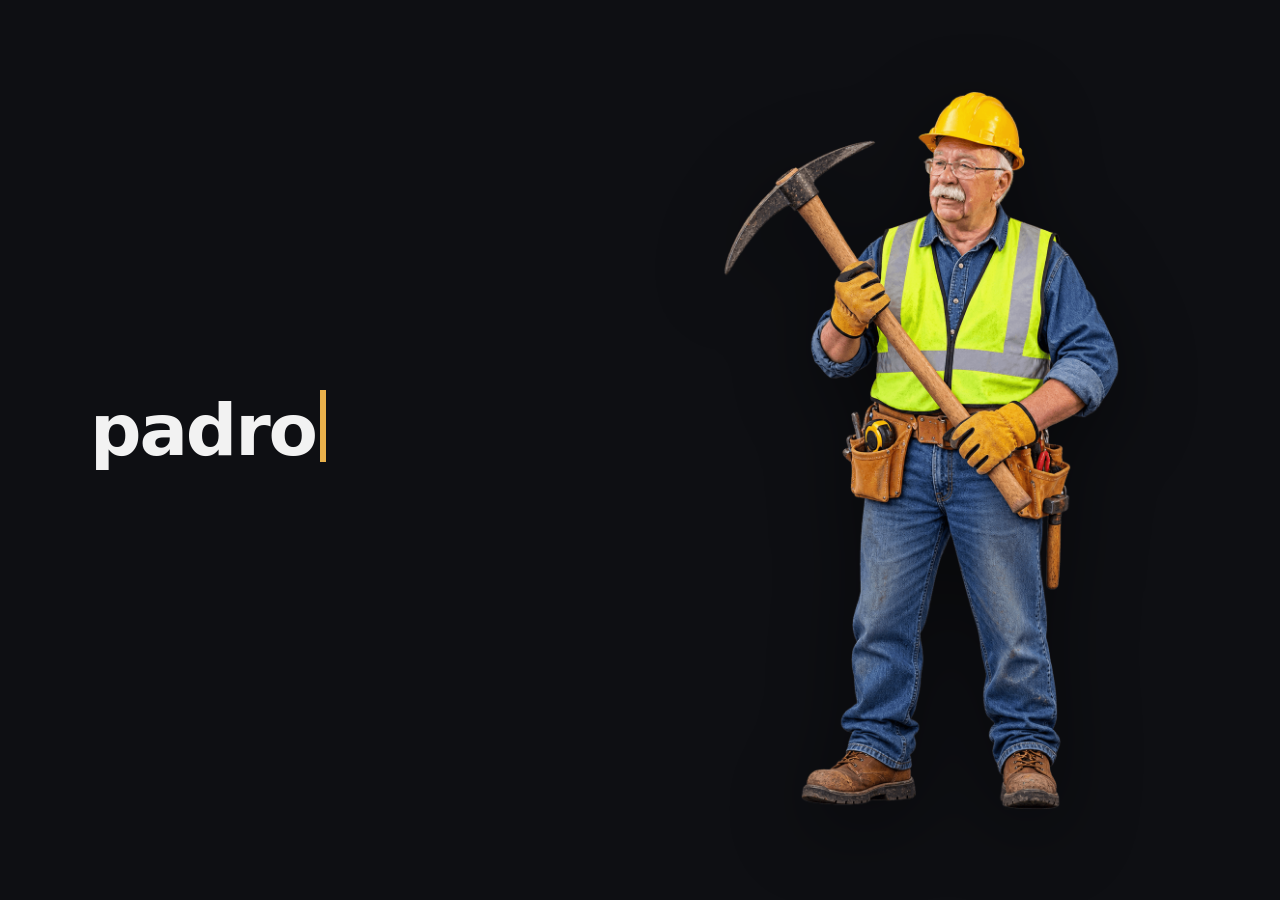
==== index.html @ 29252db1 "Add hero image to the right of the landing text Co-Authored-By: Claude Opus 5.5 <noreply@anthropic.c" ====
<!doctype html>
<html lang="es">
<head>
  <meta charset="utf-8">
  <meta name="viewport" content="width=device-width, initial-scale=1">
  <title>padron.quest</title>
  <meta name="description" content="padron.quest — próximamente">
  <style>
    :root { --bg:#0e0f13; --fg:#f2f2f2; --muted:#9a9fab; --accent:#e8b04b; }
    * { box-sizing:border-box; margin:0; }
    body { min-height:100vh; display:grid; place-items:center; background:var(--bg); color:var(--fg);
           font-family:system-ui,-apple-system,"Segoe UI",Roboto,sans-serif; padding:16px; }
    main { display:flex; align-items:center; justify-content:center; gap:clamp(1.5rem,5vw,4rem);
           width:100%; max-width:1100px; }
    .text { flex:1 1 0; min-width:0; }
    .hero { flex:0 0 auto; height:min(80vh,720px); width:auto; max-width:45vw;
            object-fit:contain; filter:drop-shadow(0 20px 40px rgba(0,0,0,.45)); }
    @media (max-width: 700px) {
      main { flex-direction:column; text-align:center; }
      .hero { height:auto; width:min(70vw,320px); max-width:none; }
    }
    h1 { font-size:clamp(2.2rem,8vw,4.5rem); letter-spacing:-.03em; min-height:1.2em; }
    .accent { color:var(--accent); }
    p { color:var(--muted); margin-top:.75rem; font-size:1.1rem; min-height:1.5em; }
    .cursor { display:inline-block; width:.08em; min-width:2px; height:1em; margin-left:.06em;
              background:var(--accent); vertical-align:-.1em; animation:blink 1s steps(1) infinite; }
    @keyframes blink { 50% { opacity:0; } }
    @media (prefers-reduced-motion: reduce) { .cursor { animation:none; } }
  </style>
</head>
<body>
  <main>
    <div class="text">
      <h1 aria-label="padron.quest"><span class="typed" aria-hidden="true"></span></h1>
      <p aria-label="Próximamente."><span class="typed" aria-hidden="true"></span></p>
    </div>
    <img class="hero" src="papa.png" width="1054" height="1492"
         alt="Hombre mayor con casco amarillo, chaleco reflectante y un pico al hombro">
  </main>
  <script>
    // Cada línea es una lista de [texto, clase CSS opcional]
    const lines = [
      [["padron", ""], [".quest", "accent"]],
      [["Próximamente.", ""]]
    ];
    const targets = document.querySelectorAll(".typed");
    const reduce = window.matchMedia("(prefers-reduced-motion: reduce)").matches;
    const cursor = document.createElement("span");
    cursor.className = "cursor";

    const wait = ms => new Promise(r => setTimeout(r, ms));

    async function typeLine(el, parts) {
      el.after(cursor);
      for (const [text, cls] of parts) {
        const span = document.createElement("span");
        if (cls) span.className = cls;
        el.appendChild(span);
        for (const ch of text) {
          span.textContent += ch;
          if (!reduce) await wait(70 + Math.random() * 90);
        }
      }
    }

    (async () => {
      await wait(reduce ? 0 : 600);
      for (let i = 0; i < lines.length; i++) {
        await typeLine(targets[i], lines[i]);
        if (i < lines.length - 1) await wait(reduce ? 0 : 500);
      }
    })();
  </script>
</body>
</html>
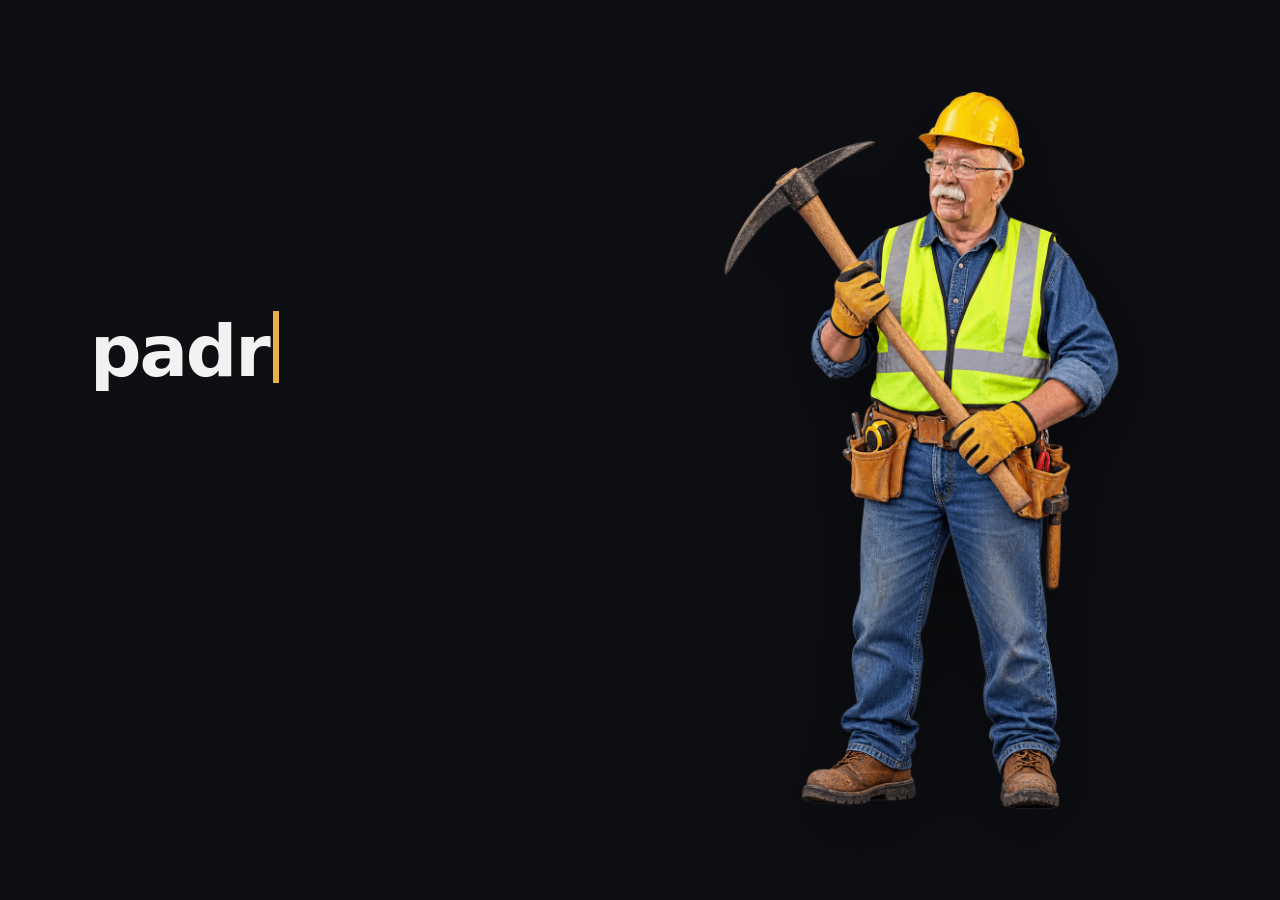
==== commit a3377826: "Add countdown to Sunday 6 PM Miami time, localized per visitor Co-Authored-By: Claude Opus 5.5 <nore" ====
--- a/index.html
+++ b/index.html
@@ -17,11 +17,23 @@
             object-fit:contain; filter:drop-shadow(0 20px 40px rgba(0,0,0,.45)); }
     @media (max-width: 700px) {
       main { flex-direction:column; text-align:center; }
+      .units { justify-content:center; }
+      .unit { min-width:0; flex:1 1 0; }
       .hero { height:auto; width:min(70vw,320px); max-width:none; }
     }
     h1 { font-size:clamp(2.2rem,8vw,4.5rem); letter-spacing:-.03em; min-height:1.2em; }
     .accent { color:var(--accent); }
     p { color:var(--muted); margin-top:.75rem; font-size:1.1rem; min-height:1.5em; }
+    .countdown { margin-top:2rem; opacity:0; transform:translateY(8px); transition:opacity .6s, transform .6s; }
+    .countdown.show { opacity:1; transform:none; }
+    .units { display:flex; gap:clamp(.5rem,2vw,1rem); }
+    .unit { background:#1a1c23; border:1px solid #2a2d37; border-radius:12px;
+            padding:.75rem .5rem; min-width:4.5rem; text-align:center; }
+    .num { display:block; font-size:clamp(1.6rem,5vw,2.4rem); font-weight:700;
+           font-variant-numeric:tabular-nums; color:var(--fg); }
+    .lbl { display:block; font-size:.75rem; text-transform:uppercase; letter-spacing:.08em; color:var(--muted); margin-top:.25rem; }
+    .when { margin-top:.9rem; font-size:.95rem; color:var(--muted); }
+    .when strong { color:var(--accent); font-weight:600; }
     .cursor { display:inline-block; width:.08em; min-width:2px; height:1em; margin-left:.06em;
               background:var(--accent); vertical-align:-.1em; animation:blink 1s steps(1) infinite; }
     @keyframes blink { 50% { opacity:0; } }
@@ -33,6 +45,15 @@
     <div class="text">
       <h1 aria-label="padron.quest"><span class="typed" aria-hidden="true"></span></h1>
       <p aria-label="Próximamente."><span class="typed" aria-hidden="true"></span></p>
+      <section class="countdown" aria-label="Cuenta regresiva">
+        <div class="units" role="timer" aria-live="off">
+          <div class="unit"><span class="num" id="d">0</span><span class="lbl">días</span></div>
+          <div class="unit"><span class="num" id="h">00</span><span class="lbl">horas</span></div>
+          <div class="unit"><span class="num" id="m">00</span><span class="lbl">min</span></div>
+          <div class="unit"><span class="num" id="s">00</span><span class="lbl">seg</span></div>
+        </div>
+        <p class="when" id="when"></p>
+      </section>
     </div>
     <img class="hero" src="papa.png" width="1054" height="1492"
          alt="Hombre mayor con casco amarillo, chaleco reflectante y un pico al hombro">
@@ -63,12 +84,50 @@
       }
     }
 
+    // ---- Cuenta regresiva ----
+    // Domingo 15 de noviembre de 2026, 6:00 p. m. en Miami (EST, UTC-5).
+    // Es un instante absoluto: cada visitante ve el tiempo correcto en su zona horaria.
+    const TARGET = new Date("2026-11-15T18:00:00-05:00");
+    const cd = document.querySelector(".countdown");
+    const el = id => document.getElementById(id);
+    const pad = n => String(n).padStart(2, "0");
+
+    const fmt = (tz) => new Intl.DateTimeFormat("es", {
+      weekday: "long", day: "numeric", month: "long", hour: "numeric", minute: "2-digit", hour12: true,
+      ...(tz ? { timeZone: tz } : {})
+    }).format(TARGET);
+    const userTz = Intl.DateTimeFormat().resolvedOptions().timeZone;
+    const miami = fmt("America/New_York");
+    const local = fmt();
+    el("when").innerHTML = (userTz === "America/New_York" || miami === local)
+      ? `<strong>${miami}</strong> (hora de Miami)`
+      : `<strong>${local}</strong> en tu hora local · ${miami} en Miami`;
+
+    function tick() {
+      const diff = TARGET - Date.now();
+      if (diff <= 0) {
+        cd.querySelector(".units").hidden = true;
+        el("when").innerHTML = "<strong>¡Ya es la hora!</strong>";
+        clearInterval(timer);
+        return;
+      }
+      const s = Math.floor(diff / 1000);
+      el("d").textContent = Math.floor(s / 86400);
+      el("h").textContent = pad(Math.floor(s / 3600) % 24);
+      el("m").textContent = pad(Math.floor(s / 60) % 60);
+      el("s").textContent = pad(s % 60);
+    }
+    const timer = setInterval(tick, 1000);
+    tick();
+
     (async () => {
       await wait(reduce ? 0 : 600);
       for (let i = 0; i < lines.length; i++) {
         await typeLine(targets[i], lines[i]);
         if (i < lines.length - 1) await wait(reduce ? 0 : 500);
       }
+      await wait(reduce ? 0 : 300);
+      cd.classList.add("show");
     })();
   </script>
 </body>
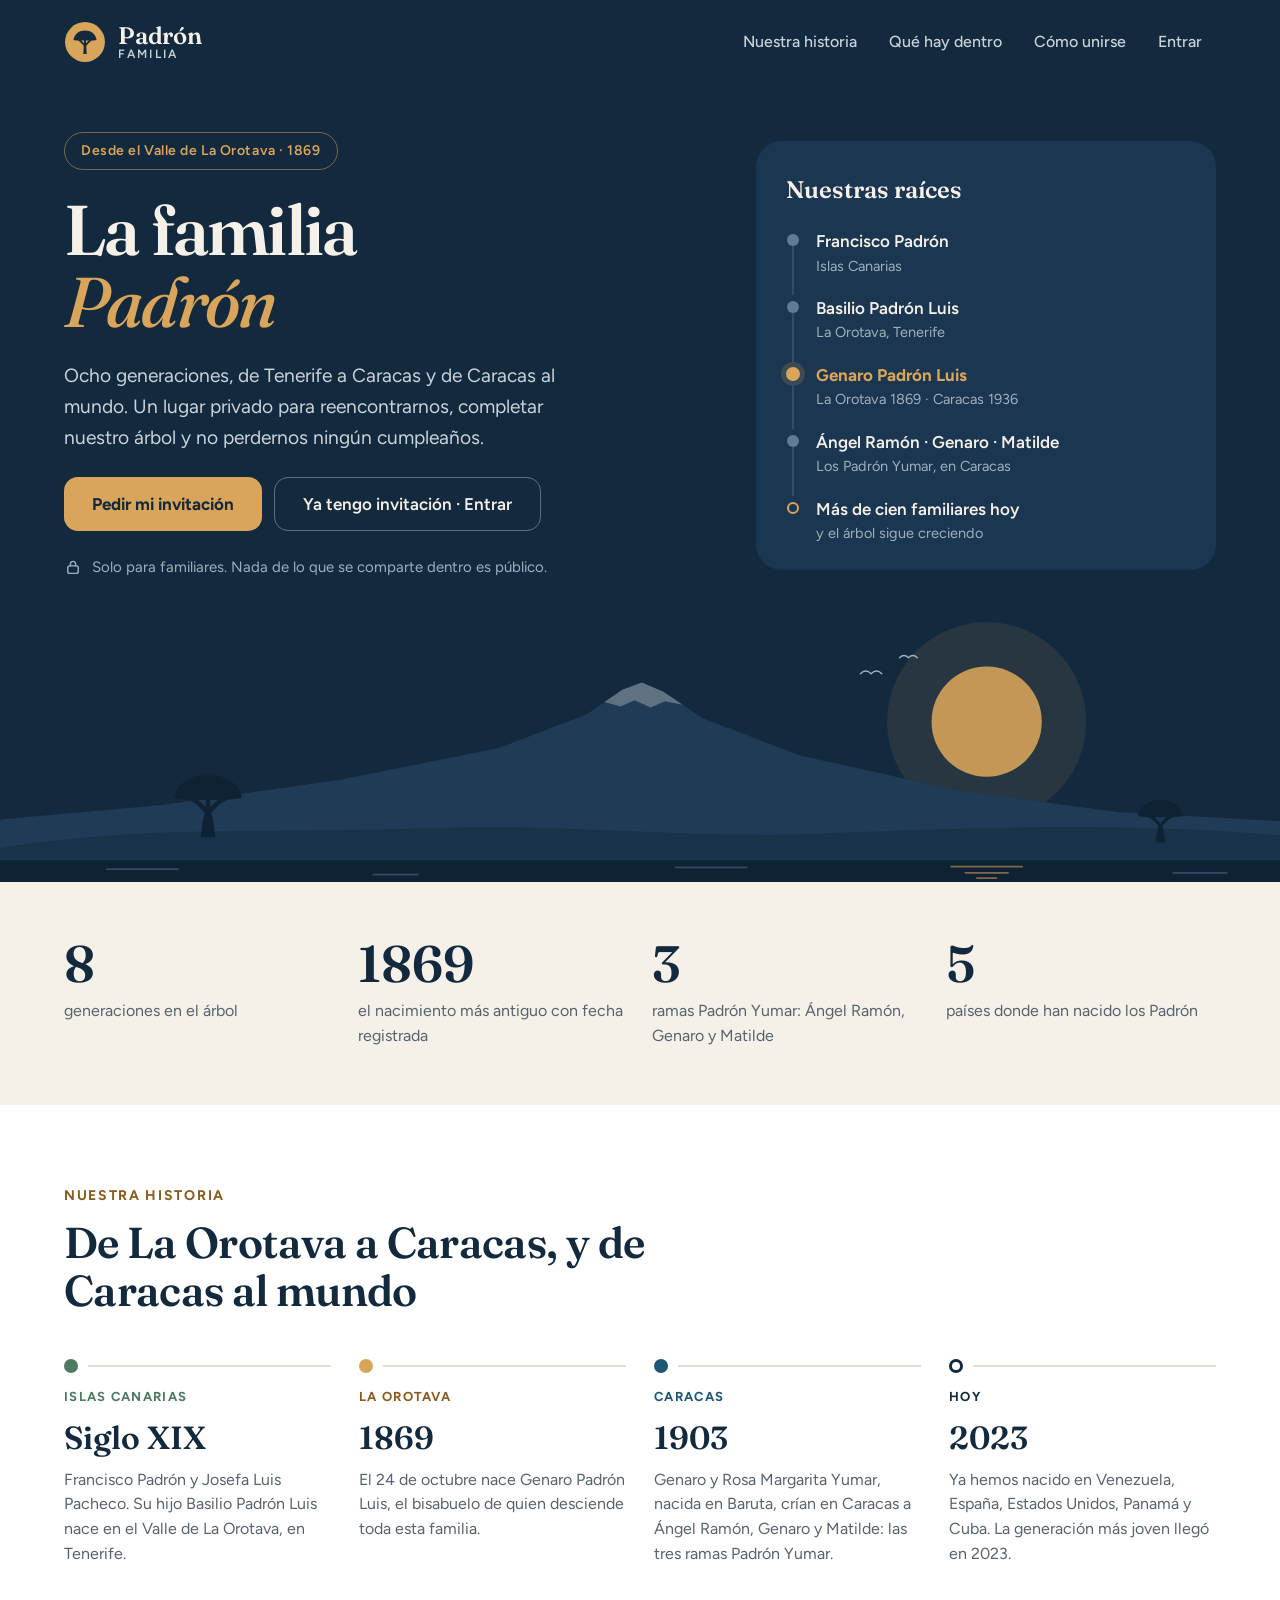
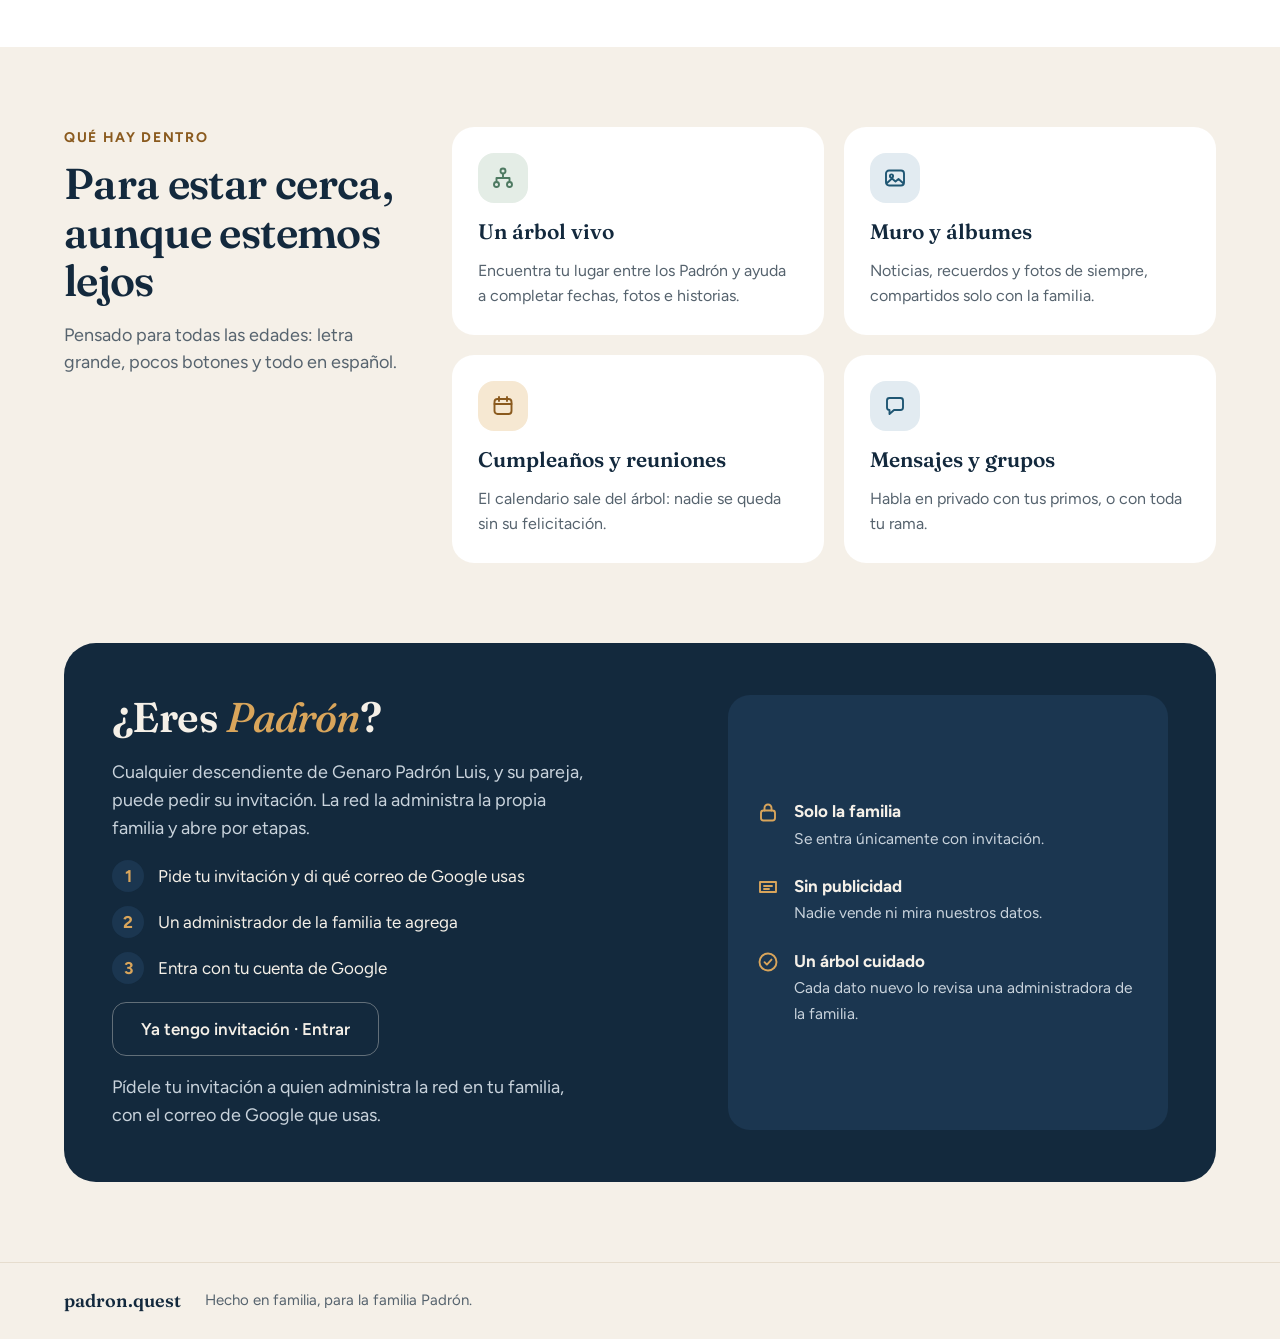
==== commit eb3e66b5: "Portada Atlántico: cuenta regresiva hasta las 6 PM de Miami y luego la portada de la familia Padrón " ====
--- a/index.html
+++ b/index.html
@@ -3,132 +3,478 @@
 <head>
   <meta charset="utf-8">
   <meta name="viewport" content="width=device-width, initial-scale=1">
-  <title>padron.quest</title>
-  <meta name="description" content="padron.quest — próximamente">
+  <title>Familia Padrón · padron.quest</title>
+  <meta name="description" content="La red privada de la familia Padrón: desde el Valle de La Orotava, 1869.">
+  <meta name="theme-color" content="#13293D">
+  <link rel="icon" href="data:image/svg+xml,%3Csvg xmlns='http://www.w3.org/2000/svg' viewBox='0 0 40 40'%3E%3Ccircle cx='20' cy='20' r='19' fill='%23D9A55B'/%3E%3Cpath d='M9 18c1-6 5.6-9 11-9s10 3 11 9c-3 .9-19 .9-22 0Z' fill='%2313293D'/%3E%3Cpath d='M18.4 31.5 18.9 22h2.2l.5 9.5Z' fill='%2313293D'/%3E%3C/svg%3E">
+  <link rel="preconnect" href="https://fonts.googleapis.com">
+  <link rel="preconnect" href="https://fonts.gstatic.com" crossorigin>
+  <link href="https://fonts.googleapis.com/css2?family=Figtree:wght@400;500;600;700&family=Fraunces:ital,opsz,wght@0,9..144,500;0,9..144,600;1,9..144,500&display=swap" rel="stylesheet">
   <style>
-    :root { --bg:#0e0f13; --fg:#f2f2f2; --muted:#9a9fab; --accent:#e8b04b; }
-    * { box-sizing:border-box; margin:0; }
-    body { min-height:100vh; display:grid; place-items:center; background:var(--bg); color:var(--fg);
-           font-family:system-ui,-apple-system,"Segoe UI",Roboto,sans-serif; padding:16px; }
-    main { display:flex; align-items:center; justify-content:center; gap:clamp(1.5rem,5vw,4rem);
-           width:100%; max-width:1100px; }
-    .text { flex:1 1 0; min-width:0; }
-    .hero { flex:0 0 auto; height:min(80vh,720px); width:auto; max-width:45vw;
-            object-fit:contain; filter:drop-shadow(0 20px 40px rgba(0,0,0,.45)); }
+    :root {
+      --oceano: #13293D; --oceano-2: #1B3650; --oceano-3: #2E4D69;
+      --atlantico: #1F5673; --arena: #F5F0E8; --linea: #E6DDCE;
+      --tinta: #1C2A36; --tinta-suave: #56636E;
+      --ocre: #D9A55B; --ocre-oscuro: #8A5A1E; --ocre-claro: #F6E8D2;
+      --drago: #4E7A62; --drago-claro: #E4EDE6; --cielo-claro: #E2EBF1;
+      --bruma: #C9D3DC; --bruma-2: #9FB0BE;
+      --serif: "Fraunces", Georgia, serif;
+      --sans: "Figtree", system-ui, -apple-system, "Segoe UI", sans-serif;
+    }
+    * { box-sizing: border-box; }
+    [hidden] { display: none !important; }
+    html { scroll-behavior: smooth; }
+    @media (prefers-reduced-motion: reduce) { html { scroll-behavior: auto; } }
+    body { margin: 0; background: var(--arena); color: var(--tinta); font-family: var(--sans); font-size: 17px; line-height: 1.55; }
+    a { color: var(--atlantico); }
+    a:hover { color: var(--oceano); }
+    h1, h2, h3 { font-family: var(--serif); font-weight: 600; margin: 0; }
+    .wrap { max-width: 1200px; margin: 0 auto; padding-left: 24px; padding-right: 24px; }
+    .serif-acento { font-style: italic; font-weight: 500; color: var(--ocre); }
+    .sr-only { position: absolute; width: 1px; height: 1px; margin: -1px; overflow: hidden; clip-path: inset(50%); white-space: nowrap; }
+
+    .btn { display: inline-flex; align-items: center; justify-content: center; min-height: 54px; padding: 0 28px; border-radius: 14px; font-size: 17px; font-weight: 700; text-decoration: none; }
+    .btn-ocre { background: var(--ocre); color: var(--oceano); }
+    .btn-ocre:hover { background: #E4B771; color: var(--oceano); }
+    .btn-borde { border: 1px solid rgba(245, 240, 232, .35); color: var(--arena); font-weight: 600; }
+    .btn-borde:hover { background: rgba(245, 240, 232, .08); color: var(--arena); }
+
+    /* ---------- Héroe ---------- */
+    .heroe { background: var(--oceano); color: var(--arena); overflow: hidden; }
+    .barra { display: flex; flex-wrap: wrap; align-items: center; gap: 12px 28px; padding-top: 20px; padding-bottom: 20px; }
+    .marca { display: flex; align-items: center; gap: 12px; min-height: 44px; color: var(--arena); text-decoration: none; }
+    .marca:hover { color: var(--arena); }
+    .marca-texto { display: flex; flex-direction: column; line-height: 1.05; }
+    .marca-texto b { font-family: var(--serif); font-size: 24px; font-weight: 600; letter-spacing: -.01em; }
+    .marca-texto small { font-size: 12px; font-weight: 600; letter-spacing: .18em; text-transform: uppercase; color: var(--bruma); }
+    .barra nav { display: flex; flex-wrap: wrap; gap: 4px; margin-left: auto; }
+    .barra nav a { display: flex; align-items: center; min-height: 44px; padding: 0 14px; color: var(--bruma); font-size: 16px; font-weight: 500; text-decoration: none; }
+    .barra nav a:hover { color: var(--arena); }
+
+    .heroe-cuerpo { display: flex; flex-wrap: wrap; align-items: center; gap: 48px; padding-top: 48px; }
+    .heroe-texto { flex: 1 1 520px; min-width: 0; display: flex; flex-direction: column; align-items: flex-start; gap: 24px; }
+    .etiqueta { padding: 7px 16px; border: 1px solid rgba(217, 165, 91, .5); border-radius: 999px; color: var(--ocre); font-size: 14px; font-weight: 600; letter-spacing: .04em; }
+    .heroe h1 { font-size: clamp(2.8rem, 8vw, 4.4rem); line-height: 1.02; letter-spacing: -.025em; }
+    .heroe-texto p { margin: 0; max-width: 540px; font-size: 1.2rem; line-height: 1.6; color: var(--bruma); }
+    .acciones { display: flex; flex-wrap: wrap; gap: 12px; }
+    .aviso { display: flex; align-items: center; gap: 10px; font-size: 15px !important; color: var(--bruma-2) !important; }
+
+    .raices { flex: 1 1 340px; min-width: 0; max-width: 460px; padding: 30px 30px 26px; border-radius: 26px; background: var(--oceano-2); }
+    .raices h2 { font-size: 24px; margin-bottom: 20px; }
+    .linea-tiempo { margin: 0; padding: 0; list-style: none; }
+    .linea-tiempo li { display: flex; gap: 16px; }
+    .linea-tiempo .eje { width: 14px; flex: none; display: flex; flex-direction: column; align-items: center; }
+    .linea-tiempo .punto { width: 12px; height: 12px; margin-top: 6px; border-radius: 999px; background: #5F7C96; flex: none; }
+    .linea-tiempo .punto.clave { width: 14px; height: 14px; margin-top: 5px; background: var(--ocre); box-shadow: 0 0 0 5px rgba(217, 165, 91, .18); }
+    .linea-tiempo .punto.hueco { background: none; border: 2px solid var(--ocre); }
+    .linea-tiempo .tramo { width: 2px; flex: 1; background: var(--oceano-3); }
+    .linea-tiempo .dato { padding-bottom: 18px; }
+    .linea-tiempo li:last-child .dato { padding-bottom: 0; }
+    .linea-tiempo b { display: block; font-size: 17px; font-weight: 600; }
+    .linea-tiempo b.clave { color: var(--ocre); font-weight: 700; }
+    .linea-tiempo span.sub { display: block; font-size: 14.5px; color: var(--bruma-2); }
+
+    .paisaje { display: block; width: 100%; height: auto; margin-top: 36px; }
+
+    /* ---------- Cifras ---------- */
+    .cifras { display: flex; flex-wrap: wrap; gap: 32px 24px; padding-top: 56px; padding-bottom: 56px; }
+    .cifra { flex: 1 1 220px; min-width: 0; }
+    .cifra b { display: block; font-family: var(--serif); font-size: 3.2rem; font-weight: 600; line-height: 1; color: var(--oceano); }
+    .cifra span { display: block; margin-top: 10px; font-size: 16px; color: var(--tinta-suave); }
+
+    /* ---------- Historia ---------- */
+    .historia { background: #fff; }
+    .historia .wrap { padding-top: 80px; padding-bottom: 80px; display: flex; flex-direction: column; gap: 44px; }
+    .sobretitulo { margin: 0 0 12px; font-size: 14px; font-weight: 700; letter-spacing: .12em; text-transform: uppercase; color: var(--ocre-oscuro); }
+    .titulo-seccion { font-size: clamp(2rem, 5vw, 2.7rem); line-height: 1.12; letter-spacing: -.015em; color: var(--oceano); }
+    .capitulos { margin: 0; padding: 0; list-style: none; display: flex; flex-wrap: wrap; gap: 36px 28px; }
+    .capitulos li { flex: 1 1 230px; min-width: 0; display: flex; flex-direction: column; gap: 14px; }
+    .capitulos .riel { display: flex; align-items: center; gap: 10px; }
+    .capitulos .riel i { width: 14px; height: 14px; flex: none; border-radius: 999px; }
+    .capitulos .riel hr { flex: 1; height: 2px; margin: 0; border: 0; background: var(--linea); }
+    .capitulos .lugar { font-size: 13px; font-weight: 700; letter-spacing: .1em; text-transform: uppercase; }
+    .capitulos .anio { font-family: var(--serif); font-size: 2rem; font-weight: 600; line-height: 1; color: var(--oceano); }
+    .capitulos p { margin: 0; font-size: 16px; color: var(--tinta-suave); }
+
+    /* ---------- Qué hay dentro ---------- */
+    .dentro { display: flex; flex-wrap: wrap; gap: 48px; padding-top: 80px; padding-bottom: 80px; }
+    .dentro-intro { flex: 1 1 340px; min-width: 0; max-width: 420px; }
+    .dentro-intro p.lead { margin: 16px 0 0; font-size: 18px; color: var(--tinta-suave); }
+    .funciones { flex: 999 1 520px; min-width: 0; display: flex; flex-wrap: wrap; gap: 20px; }
+    .funcion { flex: 1 1 260px; min-width: 0; padding: 26px; border-radius: 22px; background: #fff; display: flex; flex-direction: column; gap: 12px; }
+    .funcion .icono { width: 50px; height: 50px; display: flex; align-items: center; justify-content: center; border-radius: 16px; }
+    .funcion h3 { font-size: 21px; color: var(--oceano); }
+    .funcion p { margin: 0; font-size: 16px; color: var(--tinta-suave); }
+
+    /* ---------- Unirse ---------- */
+    .unirse { padding-bottom: 80px; }
+    .unirse-panel { padding: 52px 48px; border-radius: 32px; background: var(--oceano); color: var(--arena); display: flex; flex-wrap: wrap; gap: 40px 56px; }
+    .unirse-texto { flex: 1 1 420px; min-width: 0; display: flex; flex-direction: column; align-items: flex-start; gap: 18px; }
+    .unirse-texto h2 { font-size: clamp(2rem, 5vw, 2.6rem); line-height: 1.1; letter-spacing: -.015em; }
+    .unirse-texto > p { margin: 0; max-width: 480px; font-size: 18px; color: var(--bruma); }
+    .pasos { margin: 0; padding: 0; list-style: none; display: flex; flex-direction: column; gap: 14px; }
+    .pasos li { display: flex; align-items: center; gap: 14px; }
+    .pasos li span:first-child { width: 32px; height: 32px; flex: none; display: flex; align-items: center; justify-content: center; border-radius: 999px; background: var(--oceano-2); color: var(--ocre); font-weight: 700; }
+    .contacto { margin: 0; font-size: 15px; color: var(--bruma-2); }
+    .contacto a { color: var(--arena); font-weight: 700; }
+    .garantias { flex: 1 1 300px; min-width: 0; margin: 0; padding: 28px; border-radius: 22px; background: var(--oceano-2); list-style: none; display: flex; flex-direction: column; justify-content: center; gap: 22px; }
+    .garantias li { display: flex; gap: 14px; align-items: flex-start; }
+    .garantias svg { flex: none; margin-top: 2px; }
+    .garantias b { display: block; font-size: 17px; }
+    .garantias span { font-size: 15.5px; color: var(--bruma); }
+
+    footer { border-top: 1px solid var(--linea); }
+    footer .wrap { display: flex; flex-wrap: wrap; align-items: center; gap: 8px 24px; padding-top: 24px; padding-bottom: 24px; font-size: 15px; color: var(--tinta-suave); }
+    footer b { font-family: var(--serif); font-size: 18px; font-weight: 600; color: var(--oceano); }
+
+    @media (max-width: 640px) {
+      body { font-size: 16px; }
+      .barra nav { display: none; }
+      .heroe-cuerpo { padding-top: 24px; gap: 32px; }
+      .raices { padding: 24px; }
+      .unirse-panel { padding: 32px 22px; border-radius: 24px; }
+      .historia .wrap, .dentro { padding-top: 56px; padding-bottom: 56px; }
+    }
+
+    /* ---------- Pantalla de espera (hasta el lanzamiento) ---------- */
+    .espera { position: fixed; inset: 0; z-index: 10; overflow: auto; background: var(--oceano); color: var(--arena);
+              display: grid; place-items: center; padding: 16px; transition: opacity .9s ease, visibility .9s; }
+    .espera.oculta { opacity: 0; visibility: hidden; }
+    .espera-cuerpo { display: flex; align-items: center; justify-content: center; gap: clamp(1.5rem, 5vw, 4rem); width: 100%; max-width: 1100px; }
+    .espera-texto { flex: 1 1 0; min-width: 0; }
+    .espera h1 { font-size: clamp(2.4rem, 8vw, 4.5rem); letter-spacing: -.03em; min-height: 1.2em; }
+    .espera-texto > p { color: var(--bruma); margin: .75rem 0 0; font-size: 1.15rem; min-height: 1.5em; }
+    .espera .foto { flex: 0 0 auto; height: min(80vh, 720px); width: auto; max-width: 45vw; object-fit: contain; filter: drop-shadow(0 20px 40px rgba(0, 0, 0, .45)); }
+    .cuenta { margin-top: 2rem; opacity: 0; transform: translateY(8px); transition: opacity .6s, transform .6s; }
+    .cuenta.visible { opacity: 1; transform: none; }
+    .unidades { display: flex; gap: clamp(.5rem, 2vw, 1rem); }
+    .unidad { background: var(--oceano-2); border: 1px solid var(--oceano-3); border-radius: 14px; padding: .75rem .5rem; min-width: 4.5rem; text-align: center; }
+    .unidad b { display: block; font-family: var(--serif); font-size: clamp(1.6rem, 5vw, 2.4rem); font-weight: 600; font-variant-numeric: tabular-nums; }
+    .unidad span { display: block; font-size: .75rem; text-transform: uppercase; letter-spacing: .08em; color: var(--bruma-2); margin-top: .25rem; }
+    .cuando { margin-top: .9rem; font-size: .95rem; color: var(--bruma); }
+    .cuando strong { color: var(--ocre); font-weight: 600; }
+    .cursor { display: inline-block; width: .08em; min-width: 2px; height: 1em; margin-left: .06em; background: var(--ocre); vertical-align: -.1em; animation: parpadeo 1s steps(1) infinite; }
+    @keyframes parpadeo { 50% { opacity: 0; } }
+    @media (prefers-reduced-motion: reduce) { .cursor { animation: none; } .espera, .cuenta { transition: none; } }
     @media (max-width: 700px) {
-      main { flex-direction:column; text-align:center; }
-      .units { justify-content:center; }
-      .unit { min-width:0; flex:1 1 0; }
-      .hero { height:auto; width:min(70vw,320px); max-width:none; }
-    }
-    h1 { font-size:clamp(2.2rem,8vw,4.5rem); letter-spacing:-.03em; min-height:1.2em; }
-    .accent { color:var(--accent); }
-    p { color:var(--muted); margin-top:.75rem; font-size:1.1rem; min-height:1.5em; }
-    .countdown { margin-top:2rem; opacity:0; transform:translateY(8px); transition:opacity .6s, transform .6s; }
-    .countdown.show { opacity:1; transform:none; }
-    .units { display:flex; gap:clamp(.5rem,2vw,1rem); }
-    .unit { background:#1a1c23; border:1px solid #2a2d37; border-radius:12px;
-            padding:.75rem .5rem; min-width:4.5rem; text-align:center; }
-    .num { display:block; font-size:clamp(1.6rem,5vw,2.4rem); font-weight:700;
-           font-variant-numeric:tabular-nums; color:var(--fg); }
-    .lbl { display:block; font-size:.75rem; text-transform:uppercase; letter-spacing:.08em; color:var(--muted); margin-top:.25rem; }
-    .when { margin-top:.9rem; font-size:.95rem; color:var(--muted); }
-    .when strong { color:var(--accent); font-weight:600; }
-    .cursor { display:inline-block; width:.08em; min-width:2px; height:1em; margin-left:.06em;
-              background:var(--accent); vertical-align:-.1em; animation:blink 1s steps(1) infinite; }
-    @keyframes blink { 50% { opacity:0; } }
-    @media (prefers-reduced-motion: reduce) { .cursor { animation:none; } }
+      .espera-cuerpo { flex-direction: column; text-align: center; }
+      .unidades { justify-content: center; }
+      .unidad { min-width: 0; flex: 1 1 0; }
+      .espera .foto { height: auto; width: min(70vw, 320px); max-width: none; }
+    }
   </style>
 </head>
 <body>
-  <main>
-    <div class="text">
-      <h1 aria-label="padron.quest"><span class="typed" aria-hidden="true"></span></h1>
-      <p aria-label="Próximamente."><span class="typed" aria-hidden="true"></span></p>
-      <section class="countdown" aria-label="Cuenta regresiva">
-        <div class="units" role="timer" aria-live="off">
-          <div class="unit"><span class="num" id="d">0</span><span class="lbl">días</span></div>
-          <div class="unit"><span class="num" id="h">00</span><span class="lbl">horas</span></div>
-          <div class="unit"><span class="num" id="m">00</span><span class="lbl">min</span></div>
-          <div class="unit"><span class="num" id="s">00</span><span class="lbl">seg</span></div>
-        </div>
-        <p class="when" id="when"></p>
-      </section>
+
+  <!-- Pantalla de espera: visible solo hasta el lanzamiento -->
+  <section class="espera" id="espera" aria-label="Cuenta regresiva para el lanzamiento" hidden>
+    <div class="espera-cuerpo">
+      <div class="espera-texto">
+        <h1 aria-label="padron.quest"><span class="tecleo" aria-hidden="true"></span></h1>
+        <p aria-label="La red de la familia Padrón abre muy pronto."><span class="tecleo" aria-hidden="true"></span></p>
+        <div class="cuenta" id="cuenta">
+          <div class="unidades" role="timer" aria-live="off">
+            <div class="unidad"><b id="d">0</b><span>días</span></div>
+            <div class="unidad"><b id="h">00</b><span>horas</span></div>
+            <div class="unidad"><b id="m">00</b><span>min</span></div>
+            <div class="unidad"><b id="s">00</b><span>seg</span></div>
+          </div>
+          <p class="cuando" id="cuando"></p>
+        </div>
+      </div>
+      <img class="foto" src="papa.png" width="1054" height="1492"
+           alt="Hombre mayor con casco amarillo, chaleco reflectante y un pico al hombro">
     </div>
-    <img class="hero" src="papa.png" width="1054" height="1492"
-         alt="Hombre mayor con casco amarillo, chaleco reflectante y un pico al hombro">
+  </section>
+
+  <main id="portada">
+    <section class="heroe">
+      <header class="wrap barra">
+        <a class="marca" href="#portada">
+          <svg width="42" height="42" viewBox="0 0 40 40" aria-hidden="true"><circle cx="20" cy="20" r="19" fill="#D9A55B"/><path d="M9 18c1-6 5.6-9 11-9s10 3 11 9c-3 .9-19 .9-22 0Z" fill="#13293D"/><path d="M18.4 31.5 18.9 22h2.2l.5 9.5Z" fill="#13293D"/><path d="M20 23.5 14.5 18M20 23.5 25.5 18M20 23.5V17" stroke="#13293D" stroke-width="1.8" stroke-linecap="round" fill="none"/></svg>
+          <span class="marca-texto"><b>Padrón</b><small>Familia</small></span>
+        </a>
+        <nav aria-label="Secciones">
+          <a href="#historia">Nuestra historia</a>
+          <a href="#dentro">Qué hay dentro</a>
+          <a href="#unirse">Cómo unirse</a>
+          <a href="/muro/">Entrar</a>
+        </nav>
+      </header>
+
+      <div class="wrap heroe-cuerpo">
+        <div class="heroe-texto">
+          <span class="etiqueta">Desde el Valle de La Orotava · 1869</span>
+          <h1>La familia<br><span class="serif-acento">Padrón</span></h1>
+          <p>Ocho generaciones, de Tenerife a Caracas y de Caracas al mundo. Un lugar privado para reencontrarnos, completar nuestro árbol y no perdernos ningún cumpleaños.</p>
+          <div class="acciones">
+            <a class="btn btn-ocre" href="#unirse">Pedir mi invitación</a>
+            <a class="btn btn-borde" href="/muro/">Ya tengo invitación · Entrar</a>
+          </div>
+          <p class="aviso">
+            <svg width="18" height="18" viewBox="0 0 24 24" fill="none" stroke="currentColor" stroke-width="1.9" stroke-linecap="round" stroke-linejoin="round" aria-hidden="true"><rect x="5" y="10.5" width="14" height="10" rx="2.5"/><path d="M8.5 10.5V8a3.5 3.5 0 0 1 7 0v2.5"/></svg>
+            <span>Solo para familiares. Nada de lo que se comparte dentro es público.</span>
+          </p>
+        </div>
+
+        <aside class="raices" aria-labelledby="titulo-raices">
+          <h2 id="titulo-raices">Nuestras raíces</h2>
+          <ol class="linea-tiempo">
+            <li><span class="eje"><span class="punto"></span><span class="tramo"></span></span><span class="dato"><b>Francisco Padrón</b><span class="sub">Islas Canarias</span></span></li>
+            <li><span class="eje"><span class="punto"></span><span class="tramo"></span></span><span class="dato"><b>Basilio Padrón Luis</b><span class="sub">La Orotava, Tenerife</span></span></li>
+            <li><span class="eje"><span class="punto clave"></span><span class="tramo"></span></span><span class="dato"><b class="clave">Genaro Padrón Luis</b><span class="sub">La Orotava 1869 · Caracas 1936</span></span></li>
+            <li><span class="eje"><span class="punto"></span><span class="tramo"></span></span><span class="dato"><b>Ángel Ramón · Genaro · Matilde</b><span class="sub">Los Padrón Yumar, en Caracas</span></span></li>
+            <li><span class="eje"><span class="punto hueco"></span></span><span class="dato"><b>Más de cien familiares hoy</b><span class="sub">y el árbol sigue creciendo</span></span></li>
+          </ol>
+        </aside>
+      </div>
+
+      <svg class="paisaje" viewBox="0 0 1440 300" aria-hidden="true">
+        <circle cx="1110" cy="120" r="112" fill="#D9A55B" opacity=".1"/>
+        <circle cx="1110" cy="120" r="62" fill="#D9A55B" opacity=".88"/>
+        <path d="M968 66q6-6 12 0q6-6 12 0M1012 48q5-5 10 0q5-5 10 0" stroke="#9FB0BE" stroke-width="1.6" fill="none" stroke-linecap="round"/>
+        <path d="M0 230 180 214l200-28 180-36 100-38 40-28 22-8 24 10 44 30 110 42 180 40 180 24 180 10v68H0Z" fill="#1F3B55"/>
+        <path d="m680 98 20-14 22-8 24 10 22 15-20-4-16 7-18-8-16 7Z" fill="#F5F0E8" opacity=".3"/>
+        <path d="M0 262c160-26 320-16 480-22s280 12 440 6 340-14 520 2v52H0Z" fill="#183249"/>
+        <path d="M226 250c1-12 2-20 5-28h6c3 8 4 16 5 28Z" fill="#0F2234"/>
+        <path d="M234 224c-6-10-14-16-24-20M234 224c6-10 14-16 24-20M234 224v-22" stroke="#0F2234" stroke-width="5" stroke-linecap="round" fill="none"/>
+        <path d="M196 206c2-16 18-26 38-26s36 10 38 26c-10 3-66 3-76 0Z" fill="#0F2234"/>
+        <path d="M1300 256c1-8 1.5-14 3.5-19h4c2 5 2.5 11 3.5 19Z" fill="#0F2234"/>
+        <path d="M1305.5 238c-4-7-9-11-16-13M1305.5 238c4-7 9-11 16-13" stroke="#0F2234" stroke-width="3.5" stroke-linecap="round" fill="none"/>
+        <path d="M1280 226c1.5-11 12-18 25.5-18s24 7 25.5 18c-7 2-44 2-51 0Z" fill="#0F2234"/>
+        <path d="M0 276h1440v24H0Z" fill="#0F2234"/>
+        <path d="M1070 283h80M1086 290h48M1099 296h22" stroke="#D9A55B" stroke-width="2" stroke-linecap="round" opacity=".55"/>
+        <path d="M120 286h80M420 292h50M760 284h80M1320 290h60" stroke="#3B5D78" stroke-width="2" stroke-linecap="round" opacity=".7"/>
+      </svg>
+    </section>
+
+    <section class="wrap cifras" aria-label="La familia en cifras">
+      <div class="cifra"><b>8</b><span>generaciones en el árbol</span></div>
+      <div class="cifra"><b>1869</b><span>el nacimiento más antiguo con fecha registrada</span></div>
+      <div class="cifra"><b>3</b><span>ramas Padrón Yumar: Ángel Ramón, Genaro y Matilde</span></div>
+      <div class="cifra"><b>5</b><span>países donde han nacido los Padrón</span></div>
+    </section>
+
+    <section class="historia" id="historia" aria-labelledby="titulo-historia">
+      <div class="wrap">
+        <div style="max-width:720px">
+          <p class="sobretitulo">Nuestra historia</p>
+          <h2 class="titulo-seccion" id="titulo-historia">De La Orotava a Caracas, y de Caracas al mundo</h2>
+        </div>
+        <ol class="capitulos">
+          <li>
+            <span class="riel"><i style="background:var(--drago)"></i><hr></span>
+            <span class="lugar" style="color:var(--drago)">Islas Canarias</span>
+            <span class="anio">Siglo XIX</span>
+            <p>Francisco Padrón y Josefa Luis Pacheco. Su hijo Basilio Padrón Luis nace en el Valle de La Orotava, en Tenerife.</p>
+          </li>
+          <li>
+            <span class="riel"><i style="background:var(--ocre)"></i><hr></span>
+            <span class="lugar" style="color:var(--ocre-oscuro)">La Orotava</span>
+            <span class="anio">1869</span>
+            <p>El 24 de octubre nace Genaro Padrón Luis, el bisabuelo de quien desciende toda esta familia.</p>
+          </li>
+          <li>
+            <span class="riel"><i style="background:var(--atlantico)"></i><hr></span>
+            <span class="lugar" style="color:var(--atlantico)">Caracas</span>
+            <span class="anio">1903</span>
+            <p>Genaro y Rosa Margarita Yumar, nacida en Baruta, crían en Caracas a Ángel Ramón, Genaro y Matilde: las tres ramas Padrón Yumar.</p>
+          </li>
+          <li>
+            <span class="riel"><i style="border:3px solid var(--oceano)"></i><hr></span>
+            <span class="lugar" style="color:var(--oceano)">Hoy</span>
+            <span class="anio">2023</span>
+            <p>Ya hemos nacido en Venezuela, España, Estados Unidos, Panamá y Cuba. La generación más joven llegó en 2023.</p>
+          </li>
+        </ol>
+      </div>
+    </section>
+
+    <section class="wrap dentro" id="dentro" aria-labelledby="titulo-dentro">
+      <div class="dentro-intro">
+        <p class="sobretitulo">Qué hay dentro</p>
+        <h2 class="titulo-seccion" id="titulo-dentro">Para estar cerca, aunque estemos lejos</h2>
+        <p class="lead">Pensado para todas las edades: letra grande, pocos botones y todo en español.</p>
+      </div>
+      <div class="funciones">
+        <div class="funcion">
+          <span class="icono" style="background:var(--drago-claro);color:var(--drago)"><svg width="24" height="24" viewBox="0 0 24 24" fill="none" stroke="currentColor" stroke-width="1.9" stroke-linecap="round" stroke-linejoin="round" aria-hidden="true"><circle cx="12" cy="5" r="2.5"/><circle cx="5.5" cy="18.5" r="2.5"/><circle cx="18.5" cy="18.5" r="2.5"/><path d="M12 7.5V12m0 0H5.5v4M12 12h6.5v4"/></svg></span>
+          <h3>Un árbol vivo</h3>
+          <p>Encuentra tu lugar entre los Padrón y ayuda a completar fechas, fotos e historias.</p>
+        </div>
+        <div class="funcion">
+          <span class="icono" style="background:var(--cielo-claro);color:var(--atlantico)"><svg width="24" height="24" viewBox="0 0 24 24" fill="none" stroke="currentColor" stroke-width="1.9" stroke-linecap="round" stroke-linejoin="round" aria-hidden="true"><rect x="3" y="4.5" width="18" height="15" rx="3"/><circle cx="8.5" cy="10" r="1.6"/><path d="m4 17 5-4.5 3.5 3 3-2.5L20 17"/></svg></span>
+          <h3>Muro y álbumes</h3>
+          <p>Noticias, recuerdos y fotos de siempre, compartidos solo con la familia.</p>
+        </div>
+        <div class="funcion">
+          <span class="icono" style="background:var(--ocre-claro);color:var(--ocre-oscuro)"><svg width="24" height="24" viewBox="0 0 24 24" fill="none" stroke="currentColor" stroke-width="1.9" stroke-linecap="round" stroke-linejoin="round" aria-hidden="true"><rect x="3.5" y="5" width="17" height="15" rx="3"/><path d="M3.5 10h17M8 3v4M16 3v4"/></svg></span>
+          <h3>Cumpleaños y reuniones</h3>
+          <p>El calendario sale del árbol: nadie se queda sin su felicitación.</p>
+        </div>
+        <div class="funcion">
+          <span class="icono" style="background:var(--cielo-claro);color:var(--atlantico)"><svg width="24" height="24" viewBox="0 0 24 24" fill="none" stroke="currentColor" stroke-width="1.9" stroke-linecap="round" stroke-linejoin="round" aria-hidden="true"><path d="M4 6.5A2.5 2.5 0 0 1 6.5 4h11A2.5 2.5 0 0 1 20 6.5v7a2.5 2.5 0 0 1-2.5 2.5H11l-4.5 4v-4A2.5 2.5 0 0 1 4 13.5v-7Z"/></svg></span>
+          <h3>Mensajes y grupos</h3>
+          <p>Habla en privado con tus primos, o con toda tu rama.</p>
+        </div>
+      </div>
+    </section>
+
+    <section class="wrap unirse" id="unirse" aria-labelledby="titulo-unirse">
+      <div class="unirse-panel">
+        <div class="unirse-texto">
+          <h2 id="titulo-unirse">¿Eres <span class="serif-acento">Padrón</span>?</h2>
+          <p>Cualquier descendiente de Genaro Padrón Luis, y su pareja, puede pedir su invitación. La red la administra la propia familia y abre por etapas.</p>
+          <ol class="pasos">
+            <li><span>1</span><span>Pide tu invitación y di qué correo de Google usas</span></li>
+            <li><span>2</span><span>Un administrador de la familia te agrega</span></li>
+            <li><span>3</span><span>Entra con tu cuenta de Google</span></li>
+          </ol>
+          <div class="acciones">
+            <a class="btn btn-ocre" id="pedir" href="#unirse">Pedir mi invitación</a>
+            <a class="btn btn-borde" href="/muro/">Ya tengo invitación · Entrar</a>
+          </div>
+          <p class="contacto" id="contacto"></p>
+        </div>
+        <ul class="garantias">
+          <li>
+            <svg width="24" height="24" viewBox="0 0 24 24" fill="none" stroke="#D9A55B" stroke-width="1.9" stroke-linecap="round" stroke-linejoin="round" aria-hidden="true"><rect x="5" y="10.5" width="14" height="10" rx="2.5"/><path d="M8.5 10.5V8a3.5 3.5 0 0 1 7 0v2.5"/></svg>
+            <div><b>Solo la familia</b><span>Se entra únicamente con invitación.</span></div>
+          </li>
+          <li>
+            <svg width="24" height="24" viewBox="0 0 24 24" fill="none" stroke="#D9A55B" stroke-width="1.9" stroke-linecap="round" stroke-linejoin="round" aria-hidden="true"><path d="M4 7h16v10H4z"/><path d="M8 11h8M8 14h5"/></svg>
+            <div><b>Sin publicidad</b><span>Nadie vende ni mira nuestros datos.</span></div>
+          </li>
+          <li>
+            <svg width="24" height="24" viewBox="0 0 24 24" fill="none" stroke="#D9A55B" stroke-width="1.9" stroke-linecap="round" stroke-linejoin="round" aria-hidden="true"><circle cx="12" cy="12" r="8.5"/><path d="m8.5 12.2 2.4 2.4 4.6-5"/></svg>
+            <div><b>Un árbol cuidado</b><span>Cada dato nuevo lo revisa una administradora de la familia.</span></div>
+          </li>
+        </ul>
+      </div>
+    </section>
   </main>
+
+  <footer>
+    <div class="wrap">
+      <b>padron.quest</b>
+      <span>Hecho en familia, para la familia Padrón.</span>
+    </div>
+  </footer>
+
   <script>
-    // Cada línea es una lista de [texto, clase CSS opcional]
-    const lines = [
-      [["padron", ""], [".quest", "accent"]],
-      [["Próximamente.", ""]]
-    ];
-    const targets = document.querySelectorAll(".typed");
-    const reduce = window.matchMedia("(prefers-reduced-motion: reduce)").matches;
-    const cursor = document.createElement("span");
-    cursor.className = "cursor";
-
-    const wait = ms => new Promise(r => setTimeout(r, ms));
-
-    async function typeLine(el, parts) {
-      el.after(cursor);
-      for (const [text, cls] of parts) {
-        const span = document.createElement("span");
-        if (cls) span.className = cls;
-        el.appendChild(span);
-        for (const ch of text) {
-          span.textContent += ch;
-          if (!reduce) await wait(70 + Math.random() * 90);
+    // ---- Contacto para pedir invitación ----
+    // Rellena UNO de los dos. WhatsApp: solo dígitos con código de país (ej. "584141234567").
+    const WHATSAPP = "";
+    const CORREO = "";
+    const MENSAJE = "Hola, soy de la familia Padrón y quiero mi invitación a padron.quest.\nMi nombre: \nMi correo de Google: ";
+
+    (function contacto() {
+      const boton = document.getElementById("pedir");
+      const nota = document.getElementById("contacto");
+      if (WHATSAPP) {
+        boton.href = "https://wa.me/" + WHATSAPP + "?text=" + encodeURIComponent(MENSAJE);
+        boton.target = "_blank"; boton.rel = "noopener";
+        nota.textContent = "Te abrirá WhatsApp con el mensaje listo.";
+      } else if (CORREO) {
+        boton.href = "mailto:" + CORREO + "?subject=" + encodeURIComponent("Invitación a padron.quest") + "&body=" + encodeURIComponent(MENSAJE);
+        nota.textContent = "O escribe a " + CORREO;
+      } else {
+        // Sin contacto configurado: no mostrar un botón que no lleva a ningún lado.
+        boton.hidden = true;
+        nota.textContent = "Pídele tu invitación a quien administra la red en tu familia, con el correo de Google que usas.";
+      }
+    })();
+
+    // ---- Lanzamiento: domingo 15 de noviembre de 2026, 6:00 p. m. en Miami (EST, UTC-5) ----
+    // Es un instante absoluto: cada visitante ve el tiempo correcto en su zona horaria.
+    // Añade ?ahora=2026-11-15T17:59:50-05:00 a la URL para simular otra hora.
+    const LANZAMIENTO = new Date("2026-11-15T18:00:00-05:00");
+    const simulado = new URLSearchParams(location.search).get("ahora");
+    const desfase = simulado && !isNaN(Date.parse(simulado)) ? Date.parse(simulado) - Date.now() : 0;
+    const ahora = () => Date.now() + desfase;
+
+    const espera = document.getElementById("espera");
+    const portada = document.getElementById("portada");
+
+    if (ahora() < LANZAMIENTO) {
+      espera.hidden = false;
+      portada.setAttribute("aria-hidden", "true");
+      portada.inert = true;
+      document.documentElement.style.overflow = "hidden";
+      iniciarEspera();
+    }
+
+    function abrirPortada() {
+      espera.classList.add("oculta");
+      portada.removeAttribute("aria-hidden");
+      portada.inert = false;
+      document.documentElement.style.overflow = "";
+      setTimeout(() => { espera.hidden = true; }, 1000);
+    }
+
+    function iniciarEspera() {
+      const reduce = matchMedia("(prefers-reduced-motion: reduce)").matches;
+      const espere = ms => new Promise(r => setTimeout(r, ms));
+      const lineas = [
+        [["padron", ""], [".quest", "serif-acento"]],
+        [["La red de la familia Padrón abre muy pronto.", ""]]
+      ];
+      const destinos = espera.querySelectorAll(".tecleo");
+      const cursor = document.createElement("span");
+      cursor.className = "cursor";
+
+      async function teclear(el, partes) {
+        el.after(cursor);
+        for (const [texto, clase] of partes) {
+          const span = document.createElement("span");
+          if (clase) span.className = clase;
+          el.appendChild(span);
+          for (const ch of texto) {
+            span.textContent += ch;
+            if (!reduce) await espere(55 + Math.random() * 80);
+          }
         }
       }
-    }
-
-    // ---- Cuenta regresiva ----
-    // Domingo 15 de noviembre de 2026, 6:00 p. m. en Miami (EST, UTC-5).
-    // Es un instante absoluto: cada visitante ve el tiempo correcto en su zona horaria.
-    const TARGET = new Date("2026-11-15T18:00:00-05:00");
-    const cd = document.querySelector(".countdown");
-    const el = id => document.getElementById(id);
-    const pad = n => String(n).padStart(2, "0");
-
-    const fmt = (tz) => new Intl.DateTimeFormat("es", {
-      weekday: "long", day: "numeric", month: "long", hour: "numeric", minute: "2-digit", hour12: true,
-      ...(tz ? { timeZone: tz } : {})
-    }).format(TARGET);
-    const userTz = Intl.DateTimeFormat().resolvedOptions().timeZone;
-    const miami = fmt("America/New_York");
-    const local = fmt();
-    el("when").innerHTML = (userTz === "America/New_York" || miami === local)
-      ? `<strong>${miami}</strong> (hora de Miami)`
-      : `<strong>${local}</strong> en tu hora local · ${miami} en Miami`;
-
-    function tick() {
-      const diff = TARGET - Date.now();
-      if (diff <= 0) {
-        cd.querySelector(".units").hidden = true;
-        el("when").innerHTML = "<strong>¡Ya es la hora!</strong>";
-        clearInterval(timer);
-        return;
+
+      const $ = id => document.getElementById(id);
+      const dos = n => String(n).padStart(2, "0");
+      const formato = tz => new Intl.DateTimeFormat("es", {
+        weekday: "long", day: "numeric", month: "long", hour: "numeric", minute: "2-digit", hour12: true,
+        ...(tz ? { timeZone: tz } : {})
+      }).format(LANZAMIENTO);
+      const zona = Intl.DateTimeFormat().resolvedOptions().timeZone;
+      const miami = formato("America/New_York");
+      const local = formato();
+      $("cuando").innerHTML = (zona === "America/New_York" || miami === local)
+        ? `<strong>${miami}</strong> (hora de Miami)`
+        : `<strong>${local}</strong> en tu hora local · ${miami} en Miami`;
+
+      function tic() {
+        const resta = LANZAMIENTO - ahora();
+        if (resta <= 0) {
+          clearInterval(reloj);
+          abrirPortada();
+          return;
+        }
+        const s = Math.floor(resta / 1000);
+        $("d").textContent = Math.floor(s / 86400);
+        $("h").textContent = dos(Math.floor(s / 3600) % 24);
+        $("m").textContent = dos(Math.floor(s / 60) % 60);
+        $("s").textContent = dos(s % 60);
       }
-      const s = Math.floor(diff / 1000);
-      el("d").textContent = Math.floor(s / 86400);
-      el("h").textContent = pad(Math.floor(s / 3600) % 24);
-      el("m").textContent = pad(Math.floor(s / 60) % 60);
-      el("s").textContent = pad(s % 60);
-    }
-    const timer = setInterval(tick, 1000);
-    tick();
-
-    (async () => {
-      await wait(reduce ? 0 : 600);
-      for (let i = 0; i < lines.length; i++) {
-        await typeLine(targets[i], lines[i]);
-        if (i < lines.length - 1) await wait(reduce ? 0 : 500);
-      }
-      await wait(reduce ? 0 : 300);
-      cd.classList.add("show");
-    })();
+      const reloj = setInterval(tic, 1000);
+      tic();
+
+      (async () => {
+        await espere(reduce ? 0 : 500);
+        for (let i = 0; i < lineas.length; i++) {
+          await teclear(destinos[i], lineas[i]);
+          if (i < lineas.length - 1) await espere(reduce ? 0 : 400);
+        }
+        await espere(reduce ? 0 : 300);
+        $("cuenta").classList.add("visible");
+      })();
+    }
   </script>
 </body>
 </html>
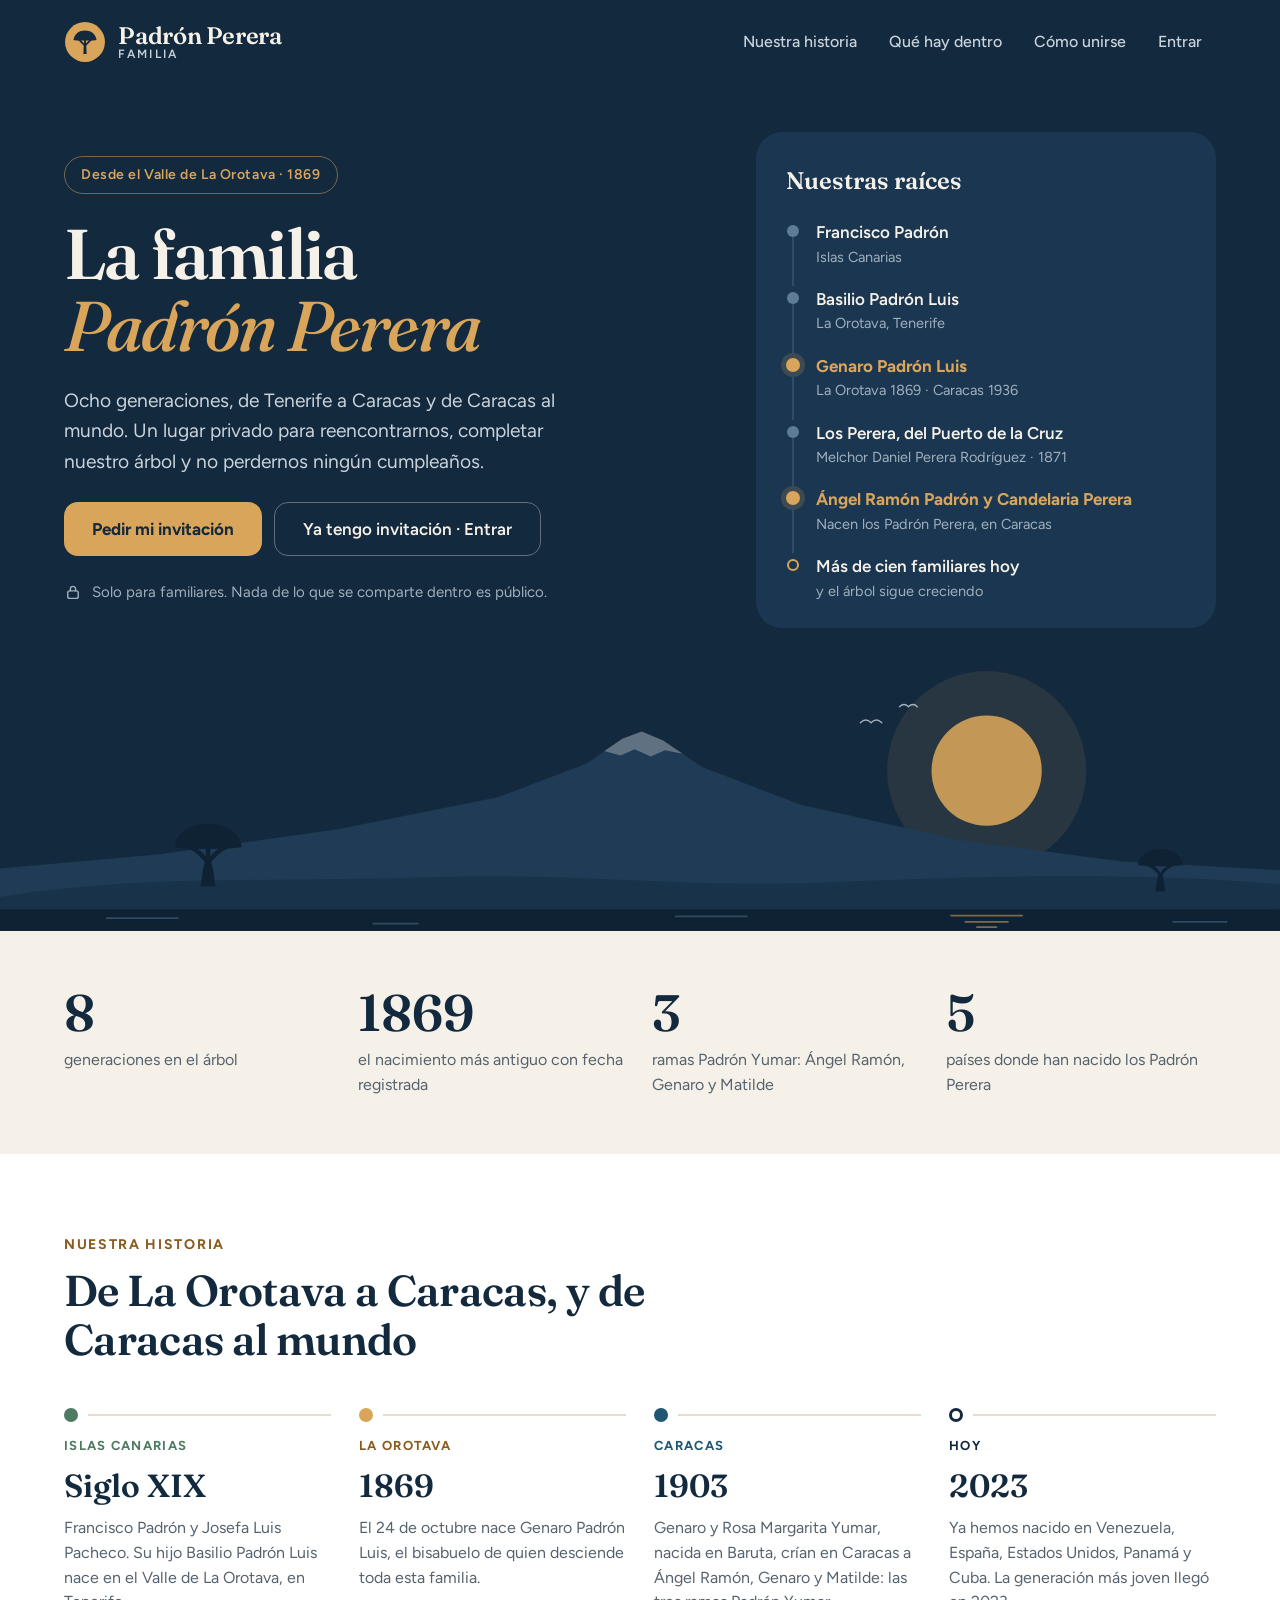
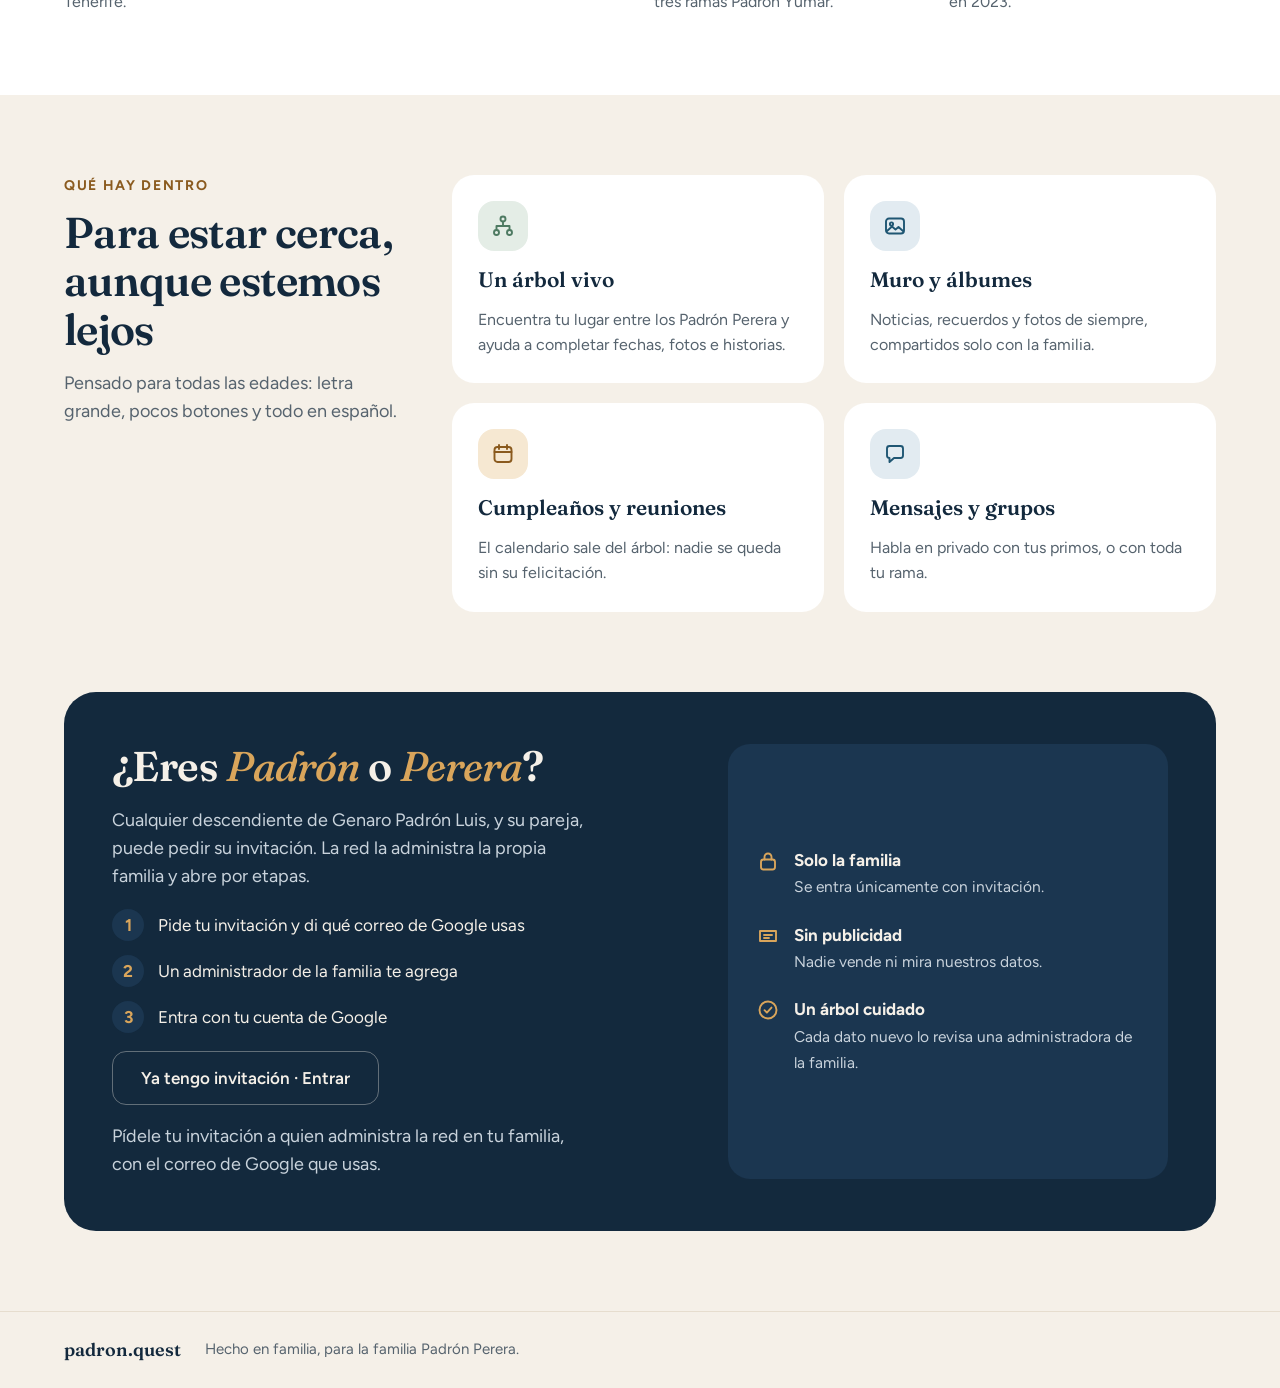
==== commit 896d4886: "Vuelve el apellido Perera: el árbol importa también la línea Perera y el sitio pasa a Familia Padrón" ====
--- a/index.html
+++ b/index.html
@@ -3,8 +3,8 @@
 <head>
   <meta charset="utf-8">
   <meta name="viewport" content="width=device-width, initial-scale=1">
-  <title>Familia Padrón · padron.quest</title>
-  <meta name="description" content="La red privada de la familia Padrón: desde el Valle de La Orotava, 1869.">
+  <title>Familia Padrón Perera · padron.quest</title>
+  <meta name="description" content="La red privada de la familia Padrón Perera: desde el Valle de La Orotava, 1869.">
   <meta name="theme-color" content="#13293D">
   <link rel="icon" href="data:image/svg+xml,%3Csvg xmlns='http://www.w3.org/2000/svg' viewBox='0 0 40 40'%3E%3Ccircle cx='20' cy='20' r='19' fill='%23D9A55B'/%3E%3Cpath d='M9 18c1-6 5.6-9 11-9s10 3 11 9c-3 .9-19 .9-22 0Z' fill='%2313293D'/%3E%3Cpath d='M18.4 31.5 18.9 22h2.2l.5 9.5Z' fill='%2313293D'/%3E%3C/svg%3E">
   <link rel="preconnect" href="https://fonts.googleapis.com">
@@ -171,7 +171,7 @@
     <div class="espera-cuerpo">
       <div class="espera-texto">
         <h1 aria-label="padron.quest"><span class="tecleo" aria-hidden="true"></span></h1>
-        <p aria-label="La red de la familia Padrón abre muy pronto."><span class="tecleo" aria-hidden="true"></span></p>
+        <p aria-label="La red de la familia Padrón Perera abre muy pronto."><span class="tecleo" aria-hidden="true"></span></p>
         <div class="cuenta" id="cuenta">
           <div class="unidades" role="timer" aria-live="off">
             <div class="unidad"><b id="d">0</b><span>días</span></div>
@@ -192,7 +192,7 @@
       <header class="wrap barra">
         <a class="marca" href="#portada">
           <svg width="42" height="42" viewBox="0 0 40 40" aria-hidden="true"><circle cx="20" cy="20" r="19" fill="#D9A55B"/><path d="M9 18c1-6 5.6-9 11-9s10 3 11 9c-3 .9-19 .9-22 0Z" fill="#13293D"/><path d="M18.4 31.5 18.9 22h2.2l.5 9.5Z" fill="#13293D"/><path d="M20 23.5 14.5 18M20 23.5 25.5 18M20 23.5V17" stroke="#13293D" stroke-width="1.8" stroke-linecap="round" fill="none"/></svg>
-          <span class="marca-texto"><b>Padrón</b><small>Familia</small></span>
+          <span class="marca-texto"><b>Padrón Perera</b><small>Familia</small></span>
         </a>
         <nav aria-label="Secciones">
           <a href="#historia">Nuestra historia</a>
@@ -205,7 +205,7 @@
       <div class="wrap heroe-cuerpo">
         <div class="heroe-texto">
           <span class="etiqueta">Desde el Valle de La Orotava · 1869</span>
-          <h1>La familia<br><span class="serif-acento">Padrón</span></h1>
+          <h1>La familia<br><span class="serif-acento">Padrón Perera</span></h1>
           <p>Ocho generaciones, de Tenerife a Caracas y de Caracas al mundo. Un lugar privado para reencontrarnos, completar nuestro árbol y no perdernos ningún cumpleaños.</p>
           <div class="acciones">
             <a class="btn btn-ocre" href="#unirse">Pedir mi invitación</a>
@@ -223,7 +223,8 @@
             <li><span class="eje"><span class="punto"></span><span class="tramo"></span></span><span class="dato"><b>Francisco Padrón</b><span class="sub">Islas Canarias</span></span></li>
             <li><span class="eje"><span class="punto"></span><span class="tramo"></span></span><span class="dato"><b>Basilio Padrón Luis</b><span class="sub">La Orotava, Tenerife</span></span></li>
             <li><span class="eje"><span class="punto clave"></span><span class="tramo"></span></span><span class="dato"><b class="clave">Genaro Padrón Luis</b><span class="sub">La Orotava 1869 · Caracas 1936</span></span></li>
-            <li><span class="eje"><span class="punto"></span><span class="tramo"></span></span><span class="dato"><b>Ángel Ramón · Genaro · Matilde</b><span class="sub">Los Padrón Yumar, en Caracas</span></span></li>
+            <li><span class="eje"><span class="punto"></span><span class="tramo"></span></span><span class="dato"><b>Los Perera, del Puerto de la Cruz</b><span class="sub">Melchor Daniel Perera Rodríguez · 1871</span></span></li>
+            <li><span class="eje"><span class="punto clave"></span><span class="tramo"></span></span><span class="dato"><b class="clave">Ángel Ramón Padrón y Candelaria Perera</b><span class="sub">Nacen los Padrón Perera, en Caracas</span></span></li>
             <li><span class="eje"><span class="punto hueco"></span></span><span class="dato"><b>Más de cien familiares hoy</b><span class="sub">y el árbol sigue creciendo</span></span></li>
           </ol>
         </aside>
@@ -252,7 +253,7 @@
       <div class="cifra"><b>8</b><span>generaciones en el árbol</span></div>
       <div class="cifra"><b>1869</b><span>el nacimiento más antiguo con fecha registrada</span></div>
       <div class="cifra"><b>3</b><span>ramas Padrón Yumar: Ángel Ramón, Genaro y Matilde</span></div>
-      <div class="cifra"><b>5</b><span>países donde han nacido los Padrón</span></div>
+      <div class="cifra"><b>5</b><span>países donde han nacido los Padrón Perera</span></div>
     </section>
 
     <section class="historia" id="historia" aria-labelledby="titulo-historia">
@@ -300,7 +301,7 @@
         <div class="funcion">
           <span class="icono" style="background:var(--drago-claro);color:var(--drago)"><svg width="24" height="24" viewBox="0 0 24 24" fill="none" stroke="currentColor" stroke-width="1.9" stroke-linecap="round" stroke-linejoin="round" aria-hidden="true"><circle cx="12" cy="5" r="2.5"/><circle cx="5.5" cy="18.5" r="2.5"/><circle cx="18.5" cy="18.5" r="2.5"/><path d="M12 7.5V12m0 0H5.5v4M12 12h6.5v4"/></svg></span>
           <h3>Un árbol vivo</h3>
-          <p>Encuentra tu lugar entre los Padrón y ayuda a completar fechas, fotos e historias.</p>
+          <p>Encuentra tu lugar entre los Padrón Perera y ayuda a completar fechas, fotos e historias.</p>
         </div>
         <div class="funcion">
           <span class="icono" style="background:var(--cielo-claro);color:var(--atlantico)"><svg width="24" height="24" viewBox="0 0 24 24" fill="none" stroke="currentColor" stroke-width="1.9" stroke-linecap="round" stroke-linejoin="round" aria-hidden="true"><rect x="3" y="4.5" width="18" height="15" rx="3"/><circle cx="8.5" cy="10" r="1.6"/><path d="m4 17 5-4.5 3.5 3 3-2.5L20 17"/></svg></span>
@@ -323,7 +324,7 @@
     <section class="wrap unirse" id="unirse" aria-labelledby="titulo-unirse">
       <div class="unirse-panel">
         <div class="unirse-texto">
-          <h2 id="titulo-unirse">¿Eres <span class="serif-acento">Padrón</span>?</h2>
+          <h2 id="titulo-unirse">¿Eres <span class="serif-acento">Padrón</span> o <span class="serif-acento">Perera</span>?</h2>
           <p>Cualquier descendiente de Genaro Padrón Luis, y su pareja, puede pedir su invitación. La red la administra la propia familia y abre por etapas.</p>
           <ol class="pasos">
             <li><span>1</span><span>Pide tu invitación y di qué correo de Google usas</span></li>
@@ -357,7 +358,7 @@
   <footer>
     <div class="wrap">
       <b>padron.quest</b>
-      <span>Hecho en familia, para la familia Padrón.</span>
+      <span>Hecho en familia, para la familia Padrón Perera.</span>
     </div>
   </footer>
 
@@ -366,7 +367,7 @@
     // Rellena UNO de los dos. WhatsApp: solo dígitos con código de país (ej. "584141234567").
     const WHATSAPP = "";
     const CORREO = "";
-    const MENSAJE = "Hola, soy de la familia Padrón y quiero mi invitación a padron.quest.\nMi nombre: \nMi correo de Google: ";
+    const MENSAJE = "Hola, soy de la familia Padrón Perera y quiero mi invitación a padron.quest.\nMi nombre: \nMi correo de Google: ";
 
     (function contacto() {
       const boton = document.getElementById("pedir");
@@ -417,7 +418,7 @@
       const espere = ms => new Promise(r => setTimeout(r, ms));
       const lineas = [
         [["padron", ""], [".quest", "serif-acento"]],
-        [["La red de la familia Padrón abre muy pronto.", ""]]
+        [["La red de la familia Padrón Perera abre muy pronto.", ""]]
       ];
       const destinos = espera.querySelectorAll(".tecleo");
       const cursor = document.createElement("span");
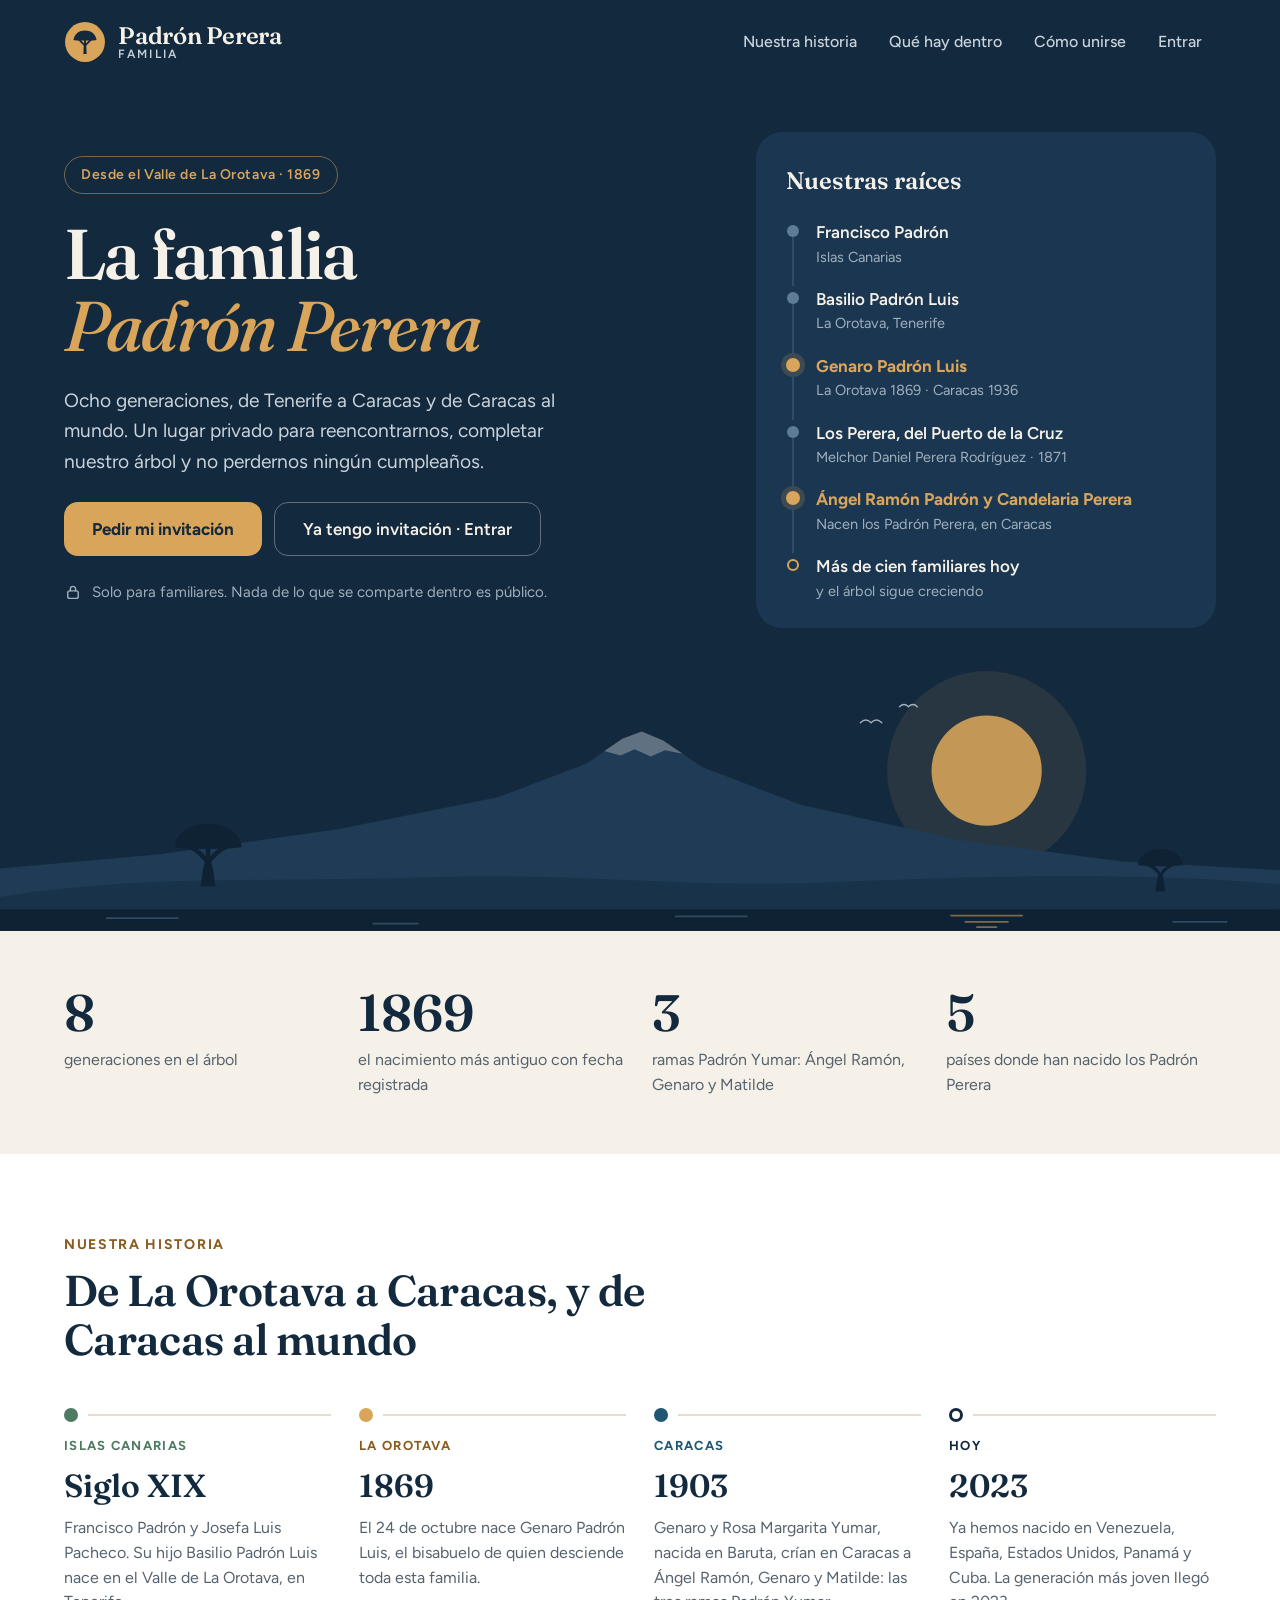
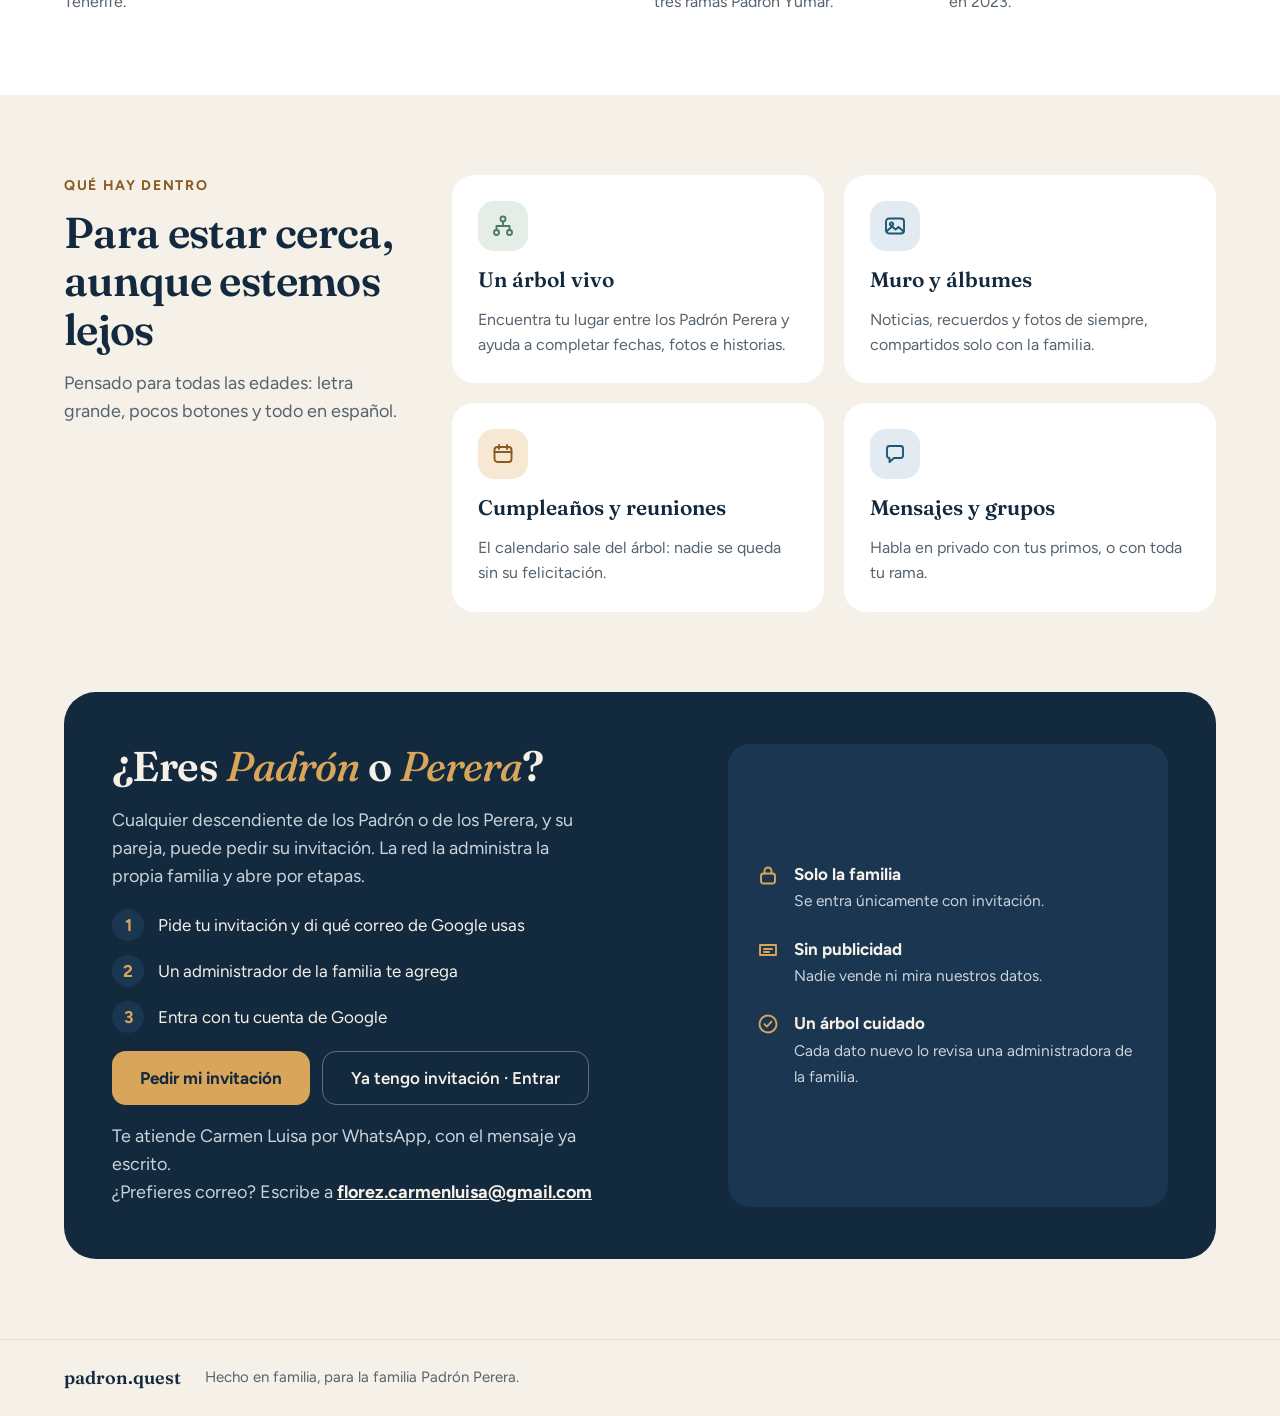
==== commit da966c34: "Portada: pedir invitación por WhatsApp o correo con Carmen Luisa Co-Authored-By: Claude Opus 5.5 <no" ====
--- a/index.html
+++ b/index.html
@@ -325,7 +325,7 @@
       <div class="unirse-panel">
         <div class="unirse-texto">
           <h2 id="titulo-unirse">¿Eres <span class="serif-acento">Padrón</span> o <span class="serif-acento">Perera</span>?</h2>
-          <p>Cualquier descendiente de Genaro Padrón Luis, y su pareja, puede pedir su invitación. La red la administra la propia familia y abre por etapas.</p>
+          <p>Cualquier descendiente de los Padrón o de los Perera, y su pareja, puede pedir su invitación. La red la administra la propia familia y abre por etapas.</p>
           <ol class="pasos">
             <li><span>1</span><span>Pide tu invitación y di qué correo de Google usas</span></li>
             <li><span>2</span><span>Un administrador de la familia te agrega</span></li>
@@ -364,9 +364,10 @@
 
   <script>
     // ---- Contacto para pedir invitación ----
-    // Rellena UNO de los dos. WhatsApp: solo dígitos con código de país (ej. "584141234567").
-    const WHATSAPP = "";
-    const CORREO = "";
+    // Las invitaciones las atiende Carmen Luisa, administradora de la red.
+    // WhatsApp: solo dígitos con código de país.
+    const WHATSAPP = "584144268290";
+    const CORREO = "florez.carmenluisa" + "@" + "gmail.com";
     const MENSAJE = "Hola, soy de la familia Padrón Perera y quiero mi invitación a padron.quest.\nMi nombre: \nMi correo de Google: ";
 
     (function contacto() {
@@ -375,7 +376,13 @@
       if (WHATSAPP) {
         boton.href = "https://wa.me/" + WHATSAPP + "?text=" + encodeURIComponent(MENSAJE);
         boton.target = "_blank"; boton.rel = "noopener";
-        nota.textContent = "Te abrirá WhatsApp con el mensaje listo.";
+        nota.append("Te atiende Carmen Luisa por WhatsApp, con el mensaje ya escrito.");
+        if (CORREO) {
+          const a = document.createElement("a");
+          a.href = "mailto:" + CORREO + "?subject=" + encodeURIComponent("Invitación a padron.quest") + "&body=" + encodeURIComponent(MENSAJE);
+          a.textContent = CORREO;
+          nota.append(document.createElement("br"), "¿Prefieres correo? Escribe a ", a);
+        }
       } else if (CORREO) {
         boton.href = "mailto:" + CORREO + "?subject=" + encodeURIComponent("Invitación a padron.quest") + "&body=" + encodeURIComponent(MENSAJE);
         nota.textContent = "O escribe a " + CORREO;
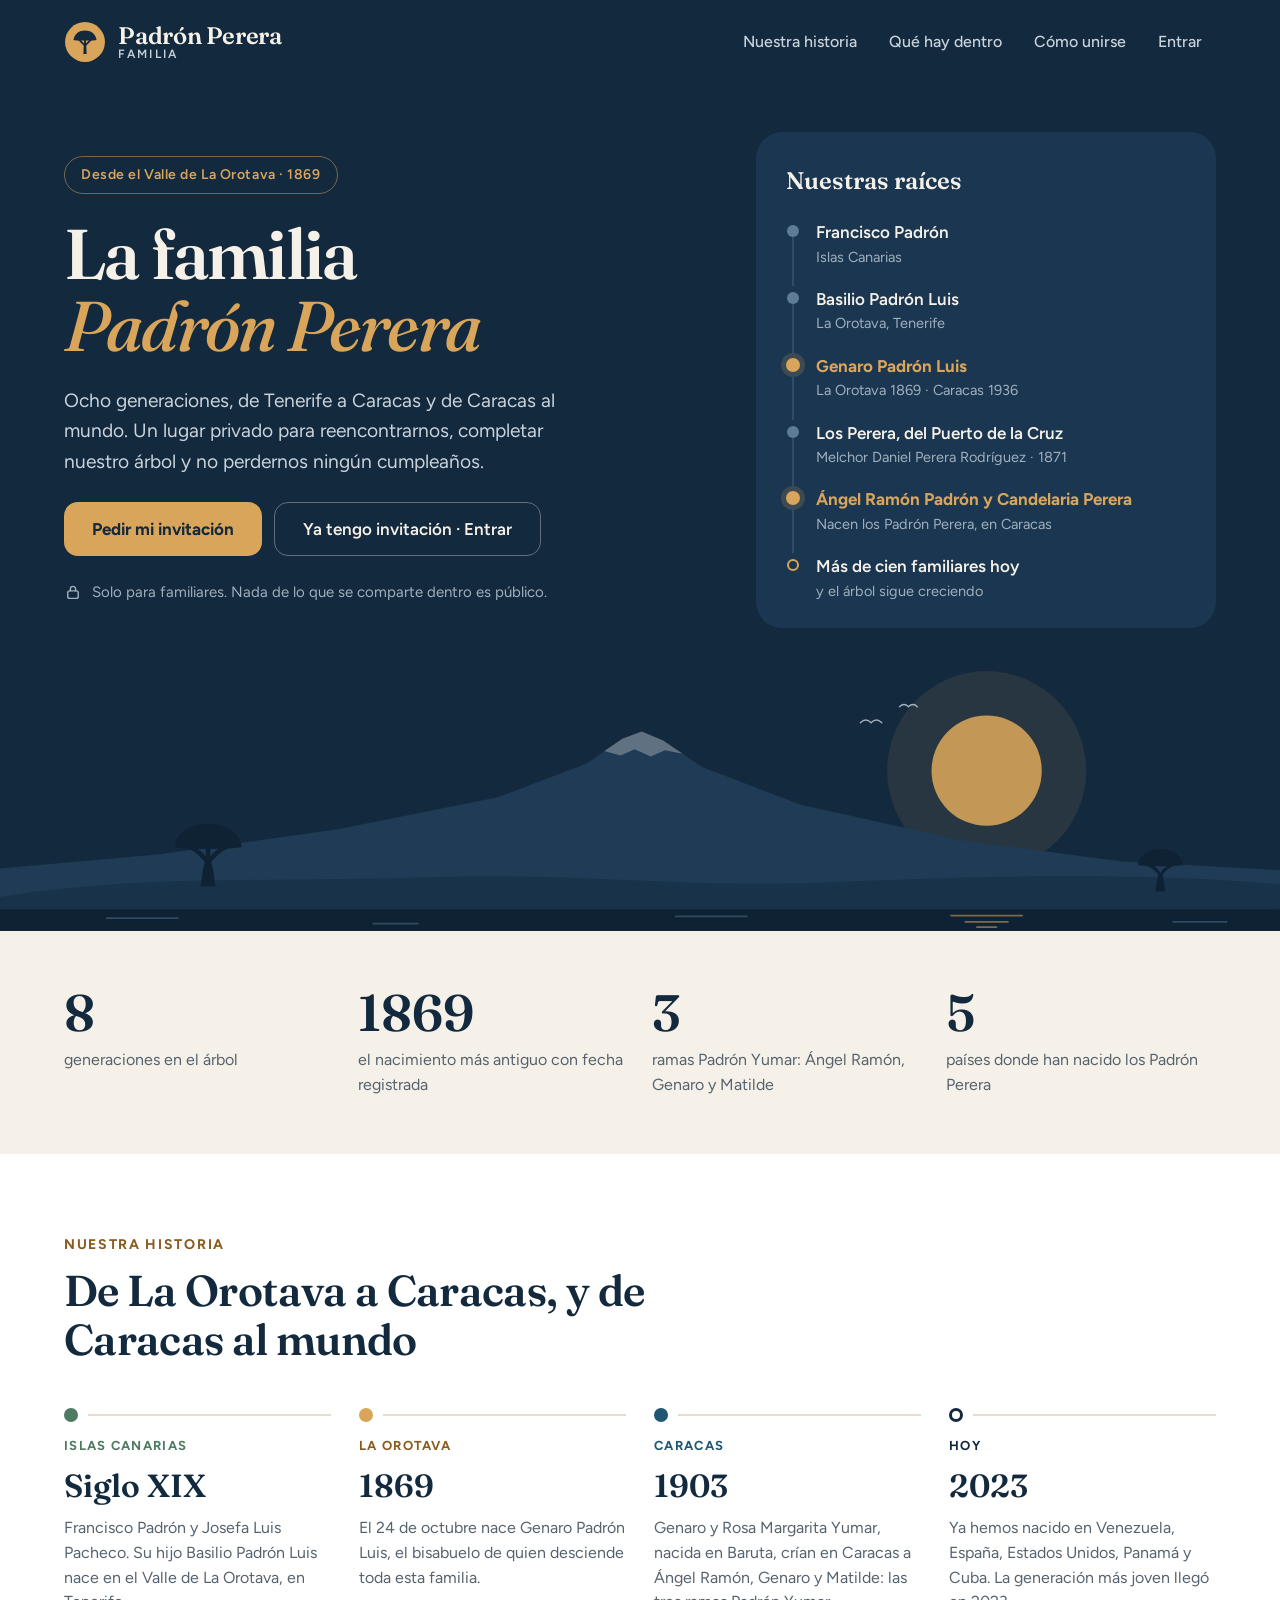
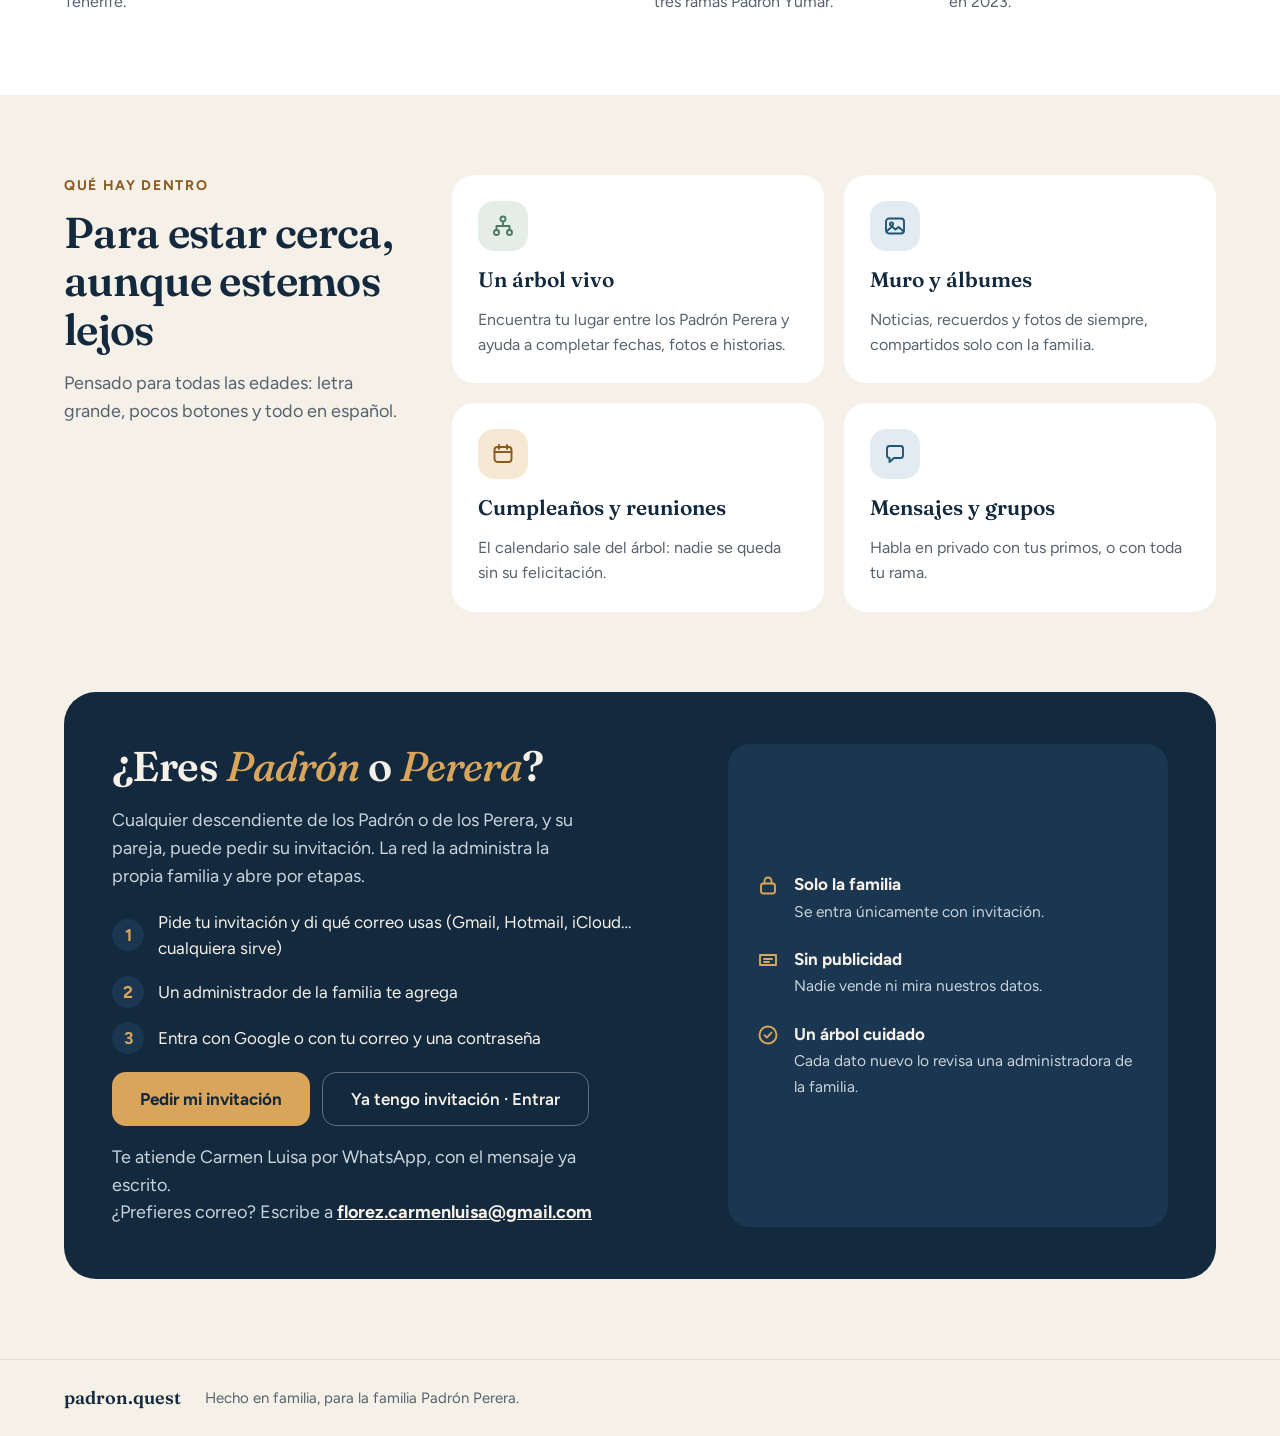
==== commit 0c4c3b14: "Acceso con cualquier correo (además de Google): crear cuenta, confirmar correo y recuperar contraseñ" ====
--- a/index.html
+++ b/index.html
@@ -6,6 +6,12 @@
   <title>Familia Padrón Perera · padron.quest</title>
   <meta name="description" content="La red privada de la familia Padrón Perera: desde el Valle de La Orotava, 1869.">
   <meta name="theme-color" content="#13293D">
+  <link rel="manifest" href="/manifest.webmanifest">
+  <link rel="apple-touch-icon" href="/comun/icono-192.png">
+  <meta name="apple-mobile-web-app-capable" content="yes">
+  <meta name="mobile-web-app-capable" content="yes">
+  <meta name="apple-mobile-web-app-title" content="Padrón">
+  <meta name="apple-mobile-web-app-status-bar-style" content="default">
   <link rel="icon" href="data:image/svg+xml,%3Csvg xmlns='http://www.w3.org/2000/svg' viewBox='0 0 40 40'%3E%3Ccircle cx='20' cy='20' r='19' fill='%23D9A55B'/%3E%3Cpath d='M9 18c1-6 5.6-9 11-9s10 3 11 9c-3 .9-19 .9-22 0Z' fill='%2313293D'/%3E%3Cpath d='M18.4 31.5 18.9 22h2.2l.5 9.5Z' fill='%2313293D'/%3E%3C/svg%3E">
   <link rel="preconnect" href="https://fonts.googleapis.com">
   <link rel="preconnect" href="https://fonts.gstatic.com" crossorigin>
@@ -327,9 +333,9 @@
           <h2 id="titulo-unirse">¿Eres <span class="serif-acento">Padrón</span> o <span class="serif-acento">Perera</span>?</h2>
           <p>Cualquier descendiente de los Padrón o de los Perera, y su pareja, puede pedir su invitación. La red la administra la propia familia y abre por etapas.</p>
           <ol class="pasos">
-            <li><span>1</span><span>Pide tu invitación y di qué correo de Google usas</span></li>
+            <li><span>1</span><span>Pide tu invitación y di qué correo usas (Gmail, Hotmail, iCloud… cualquiera sirve)</span></li>
             <li><span>2</span><span>Un administrador de la familia te agrega</span></li>
-            <li><span>3</span><span>Entra con tu cuenta de Google</span></li>
+            <li><span>3</span><span>Entra con Google o con tu correo y una contraseña</span></li>
           </ol>
           <div class="acciones">
             <a class="btn btn-ocre" id="pedir" href="#unirse">Pedir mi invitación</a>
@@ -368,7 +374,7 @@
     // WhatsApp: solo dígitos con código de país.
     const WHATSAPP = "584144268290";
     const CORREO = "florez.carmenluisa" + "@" + "gmail.com";
-    const MENSAJE = "Hola, soy de la familia Padrón Perera y quiero mi invitación a padron.quest.\nMi nombre: \nMi correo de Google: ";
+    const MENSAJE = "Hola, soy de la familia Padrón Perera y quiero mi invitación a padron.quest.\nMi nombre: \nMi correo (el que usaré para entrar): ";
 
     (function contacto() {
       const boton = document.getElementById("pedir");
@@ -389,7 +395,7 @@
       } else {
         // Sin contacto configurado: no mostrar un botón que no lleva a ningún lado.
         boton.hidden = true;
-        nota.textContent = "Pídele tu invitación a quien administra la red en tu familia, con el correo de Google que usas.";
+        nota.textContent = "Pídele tu invitación a quien administra la red en tu familia y dile qué correo usas (Gmail, Hotmail, iCloud… cualquiera sirve).";
       }
     })();
 
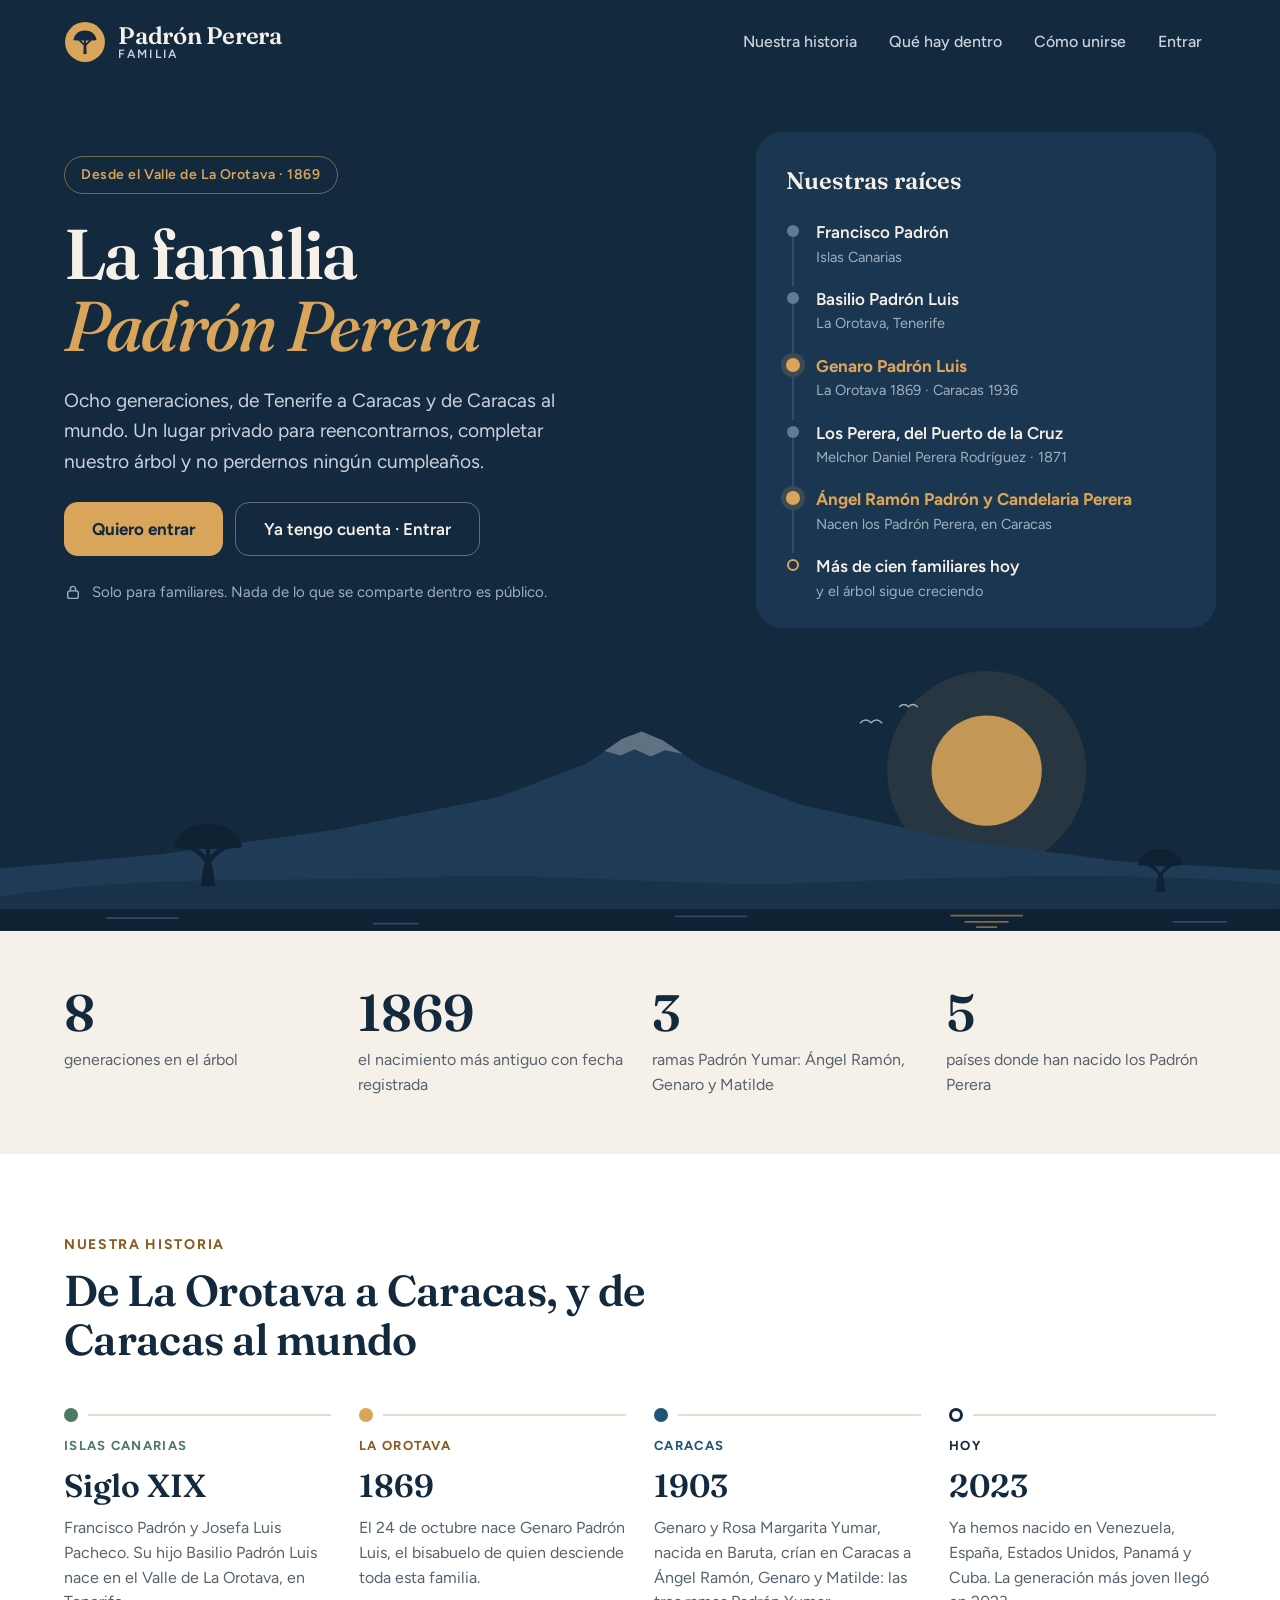
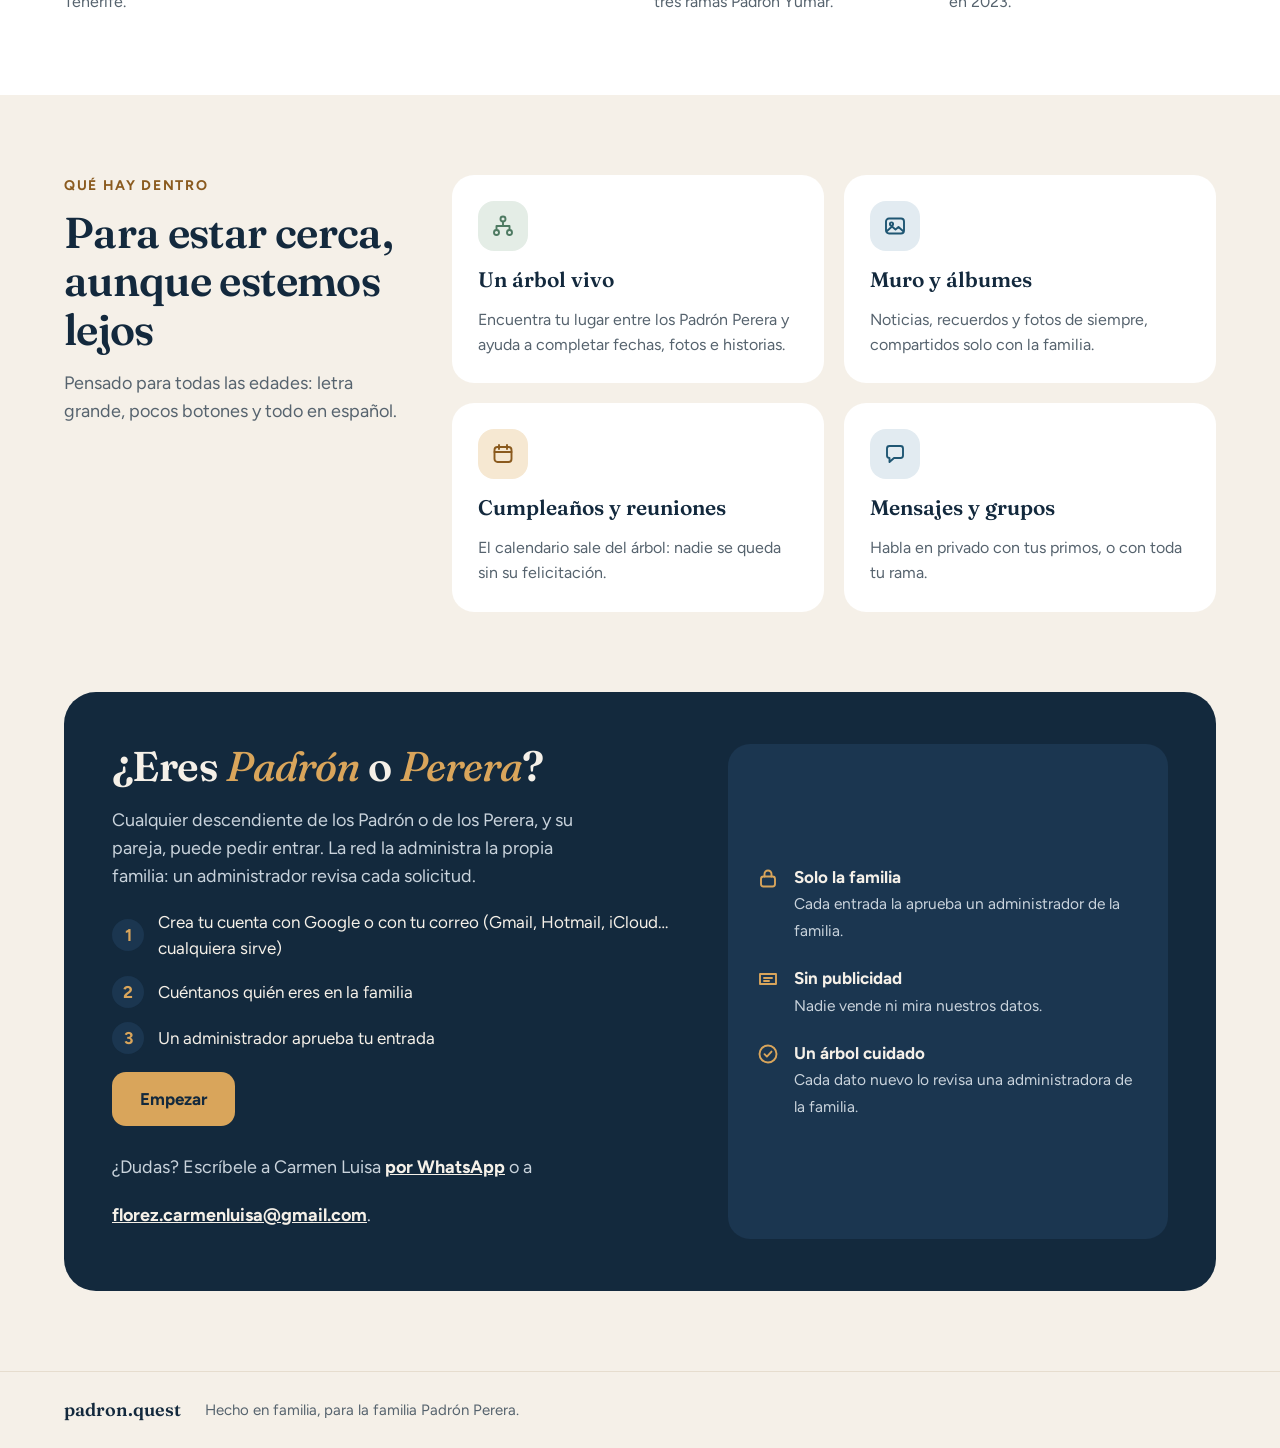
==== commit 88e49bfe: "Cualquiera crea su cuenta y pide entrar; un administrador aprueba. Panel /admin/ con solicitudes, mi" ====
--- a/index.html
+++ b/index.html
@@ -122,7 +122,7 @@
     .pasos li { display: flex; align-items: center; gap: 14px; }
     .pasos li span:first-child { width: 32px; height: 32px; flex: none; display: flex; align-items: center; justify-content: center; border-radius: 999px; background: var(--oceano-2); color: var(--ocre); font-weight: 700; }
     .contacto { margin: 0; font-size: 15px; color: var(--bruma-2); }
-    .contacto a { color: var(--arena); font-weight: 700; }
+    .contacto a { display: inline-block; padding: 10px 0; color: var(--arena); font-weight: 700; overflow-wrap: anywhere; }
     .garantias { flex: 1 1 300px; min-width: 0; margin: 0; padding: 28px; border-radius: 22px; background: var(--oceano-2); list-style: none; display: flex; flex-direction: column; justify-content: center; gap: 22px; }
     .garantias li { display: flex; gap: 14px; align-items: flex-start; }
     .garantias svg { flex: none; margin-top: 2px; }
@@ -214,8 +214,8 @@
           <h1>La familia<br><span class="serif-acento">Padrón Perera</span></h1>
           <p>Ocho generaciones, de Tenerife a Caracas y de Caracas al mundo. Un lugar privado para reencontrarnos, completar nuestro árbol y no perdernos ningún cumpleaños.</p>
           <div class="acciones">
-            <a class="btn btn-ocre" href="#unirse">Pedir mi invitación</a>
-            <a class="btn btn-borde" href="/muro/">Ya tengo invitación · Entrar</a>
+            <a class="btn btn-ocre" href="#unirse">Quiero entrar</a>
+            <a class="btn btn-borde" href="/muro/">Ya tengo cuenta · Entrar</a>
           </div>
           <p class="aviso">
             <svg width="18" height="18" viewBox="0 0 24 24" fill="none" stroke="currentColor" stroke-width="1.9" stroke-linecap="round" stroke-linejoin="round" aria-hidden="true"><rect x="5" y="10.5" width="14" height="10" rx="2.5"/><path d="M8.5 10.5V8a3.5 3.5 0 0 1 7 0v2.5"/></svg>
@@ -331,22 +331,21 @@
       <div class="unirse-panel">
         <div class="unirse-texto">
           <h2 id="titulo-unirse">¿Eres <span class="serif-acento">Padrón</span> o <span class="serif-acento">Perera</span>?</h2>
-          <p>Cualquier descendiente de los Padrón o de los Perera, y su pareja, puede pedir su invitación. La red la administra la propia familia y abre por etapas.</p>
+          <p>Cualquier descendiente de los Padrón o de los Perera, y su pareja, puede pedir entrar. La red la administra la propia familia: un administrador revisa cada solicitud.</p>
           <ol class="pasos">
-            <li><span>1</span><span>Pide tu invitación y di qué correo usas (Gmail, Hotmail, iCloud… cualquiera sirve)</span></li>
-            <li><span>2</span><span>Un administrador de la familia te agrega</span></li>
-            <li><span>3</span><span>Entra con Google o con tu correo y una contraseña</span></li>
+            <li><span>1</span><span>Crea tu cuenta con Google o con tu correo (Gmail, Hotmail, iCloud… cualquiera sirve)</span></li>
+            <li><span>2</span><span>Cuéntanos quién eres en la familia</span></li>
+            <li><span>3</span><span>Un administrador aprueba tu entrada</span></li>
           </ol>
           <div class="acciones">
-            <a class="btn btn-ocre" id="pedir" href="#unirse">Pedir mi invitación</a>
-            <a class="btn btn-borde" href="/muro/">Ya tengo invitación · Entrar</a>
+            <a class="btn btn-ocre" id="pedir" href="/muro/?nuevo=1">Empezar</a>
           </div>
           <p class="contacto" id="contacto"></p>
         </div>
         <ul class="garantias">
           <li>
             <svg width="24" height="24" viewBox="0 0 24 24" fill="none" stroke="#D9A55B" stroke-width="1.9" stroke-linecap="round" stroke-linejoin="round" aria-hidden="true"><rect x="5" y="10.5" width="14" height="10" rx="2.5"/><path d="M8.5 10.5V8a3.5 3.5 0 0 1 7 0v2.5"/></svg>
-            <div><b>Solo la familia</b><span>Se entra únicamente con invitación.</span></div>
+            <div><b>Solo la familia</b><span>Cada entrada la aprueba un administrador de la familia.</span></div>
           </li>
           <li>
             <svg width="24" height="24" viewBox="0 0 24 24" fill="none" stroke="#D9A55B" stroke-width="1.9" stroke-linecap="round" stroke-linejoin="round" aria-hidden="true"><path d="M4 7h16v10H4z"/><path d="M8 11h8M8 14h5"/></svg>
@@ -369,34 +368,32 @@
   </footer>
 
   <script>
-    // ---- Contacto para pedir invitación ----
-    // Las invitaciones las atiende Carmen Luisa, administradora de la red.
+    // ---- ¿Dudas? Contacto con Carmen Luisa, administradora de la red ----
+    // Para entrar NO hace falta escribirle: se crea la cuenta y se pide entrar desde el sitio (botón «Empezar»).
     // WhatsApp: solo dígitos con código de país.
     const WHATSAPP = "584144268290";
     const CORREO = "florez.carmenluisa" + "@" + "gmail.com";
-    const MENSAJE = "Hola, soy de la familia Padrón Perera y quiero mi invitación a padron.quest.\nMi nombre: \nMi correo (el que usaré para entrar): ";
+    const MENSAJE = "Hola, soy de la familia Padrón Perera y tengo una duda sobre padron.quest: ";
 
     (function contacto() {
-      const boton = document.getElementById("pedir");
       const nota = document.getElementById("contacto");
+      if (!WHATSAPP && !CORREO) return;
+      nota.append("¿Dudas? Escríbele a Carmen Luisa ");
       if (WHATSAPP) {
-        boton.href = "https://wa.me/" + WHATSAPP + "?text=" + encodeURIComponent(MENSAJE);
-        boton.target = "_blank"; boton.rel = "noopener";
-        nota.append("Te atiende Carmen Luisa por WhatsApp, con el mensaje ya escrito.");
-        if (CORREO) {
-          const a = document.createElement("a");
-          a.href = "mailto:" + CORREO + "?subject=" + encodeURIComponent("Invitación a padron.quest") + "&body=" + encodeURIComponent(MENSAJE);
-          a.textContent = CORREO;
-          nota.append(document.createElement("br"), "¿Prefieres correo? Escribe a ", a);
-        }
-      } else if (CORREO) {
-        boton.href = "mailto:" + CORREO + "?subject=" + encodeURIComponent("Invitación a padron.quest") + "&body=" + encodeURIComponent(MENSAJE);
-        nota.textContent = "O escribe a " + CORREO;
-      } else {
-        // Sin contacto configurado: no mostrar un botón que no lleva a ningún lado.
-        boton.hidden = true;
-        nota.textContent = "Pídele tu invitación a quien administra la red en tu familia y dile qué correo usas (Gmail, Hotmail, iCloud… cualquiera sirve).";
+        const w = document.createElement("a");
+        w.id = "dudas";
+        w.href = "https://wa.me/" + WHATSAPP + "?text=" + encodeURIComponent(MENSAJE);
+        w.target = "_blank"; w.rel = "noopener";
+        w.textContent = "por WhatsApp";
+        nota.append(w);
       }
+      if (CORREO) {
+        const a = document.createElement("a");
+        a.href = "mailto:" + CORREO + "?subject=" + encodeURIComponent("Duda sobre padron.quest") + "&body=" + encodeURIComponent(MENSAJE);
+        a.textContent = CORREO;
+        nota.append(WHATSAPP ? " o a " : "a ", a);
+      }
+      nota.append(".");
     })();
 
     // ---- Lanzamiento: domingo 15 de noviembre de 2026, 6:00 p. m. en Miami (EST, UTC-5) ----
